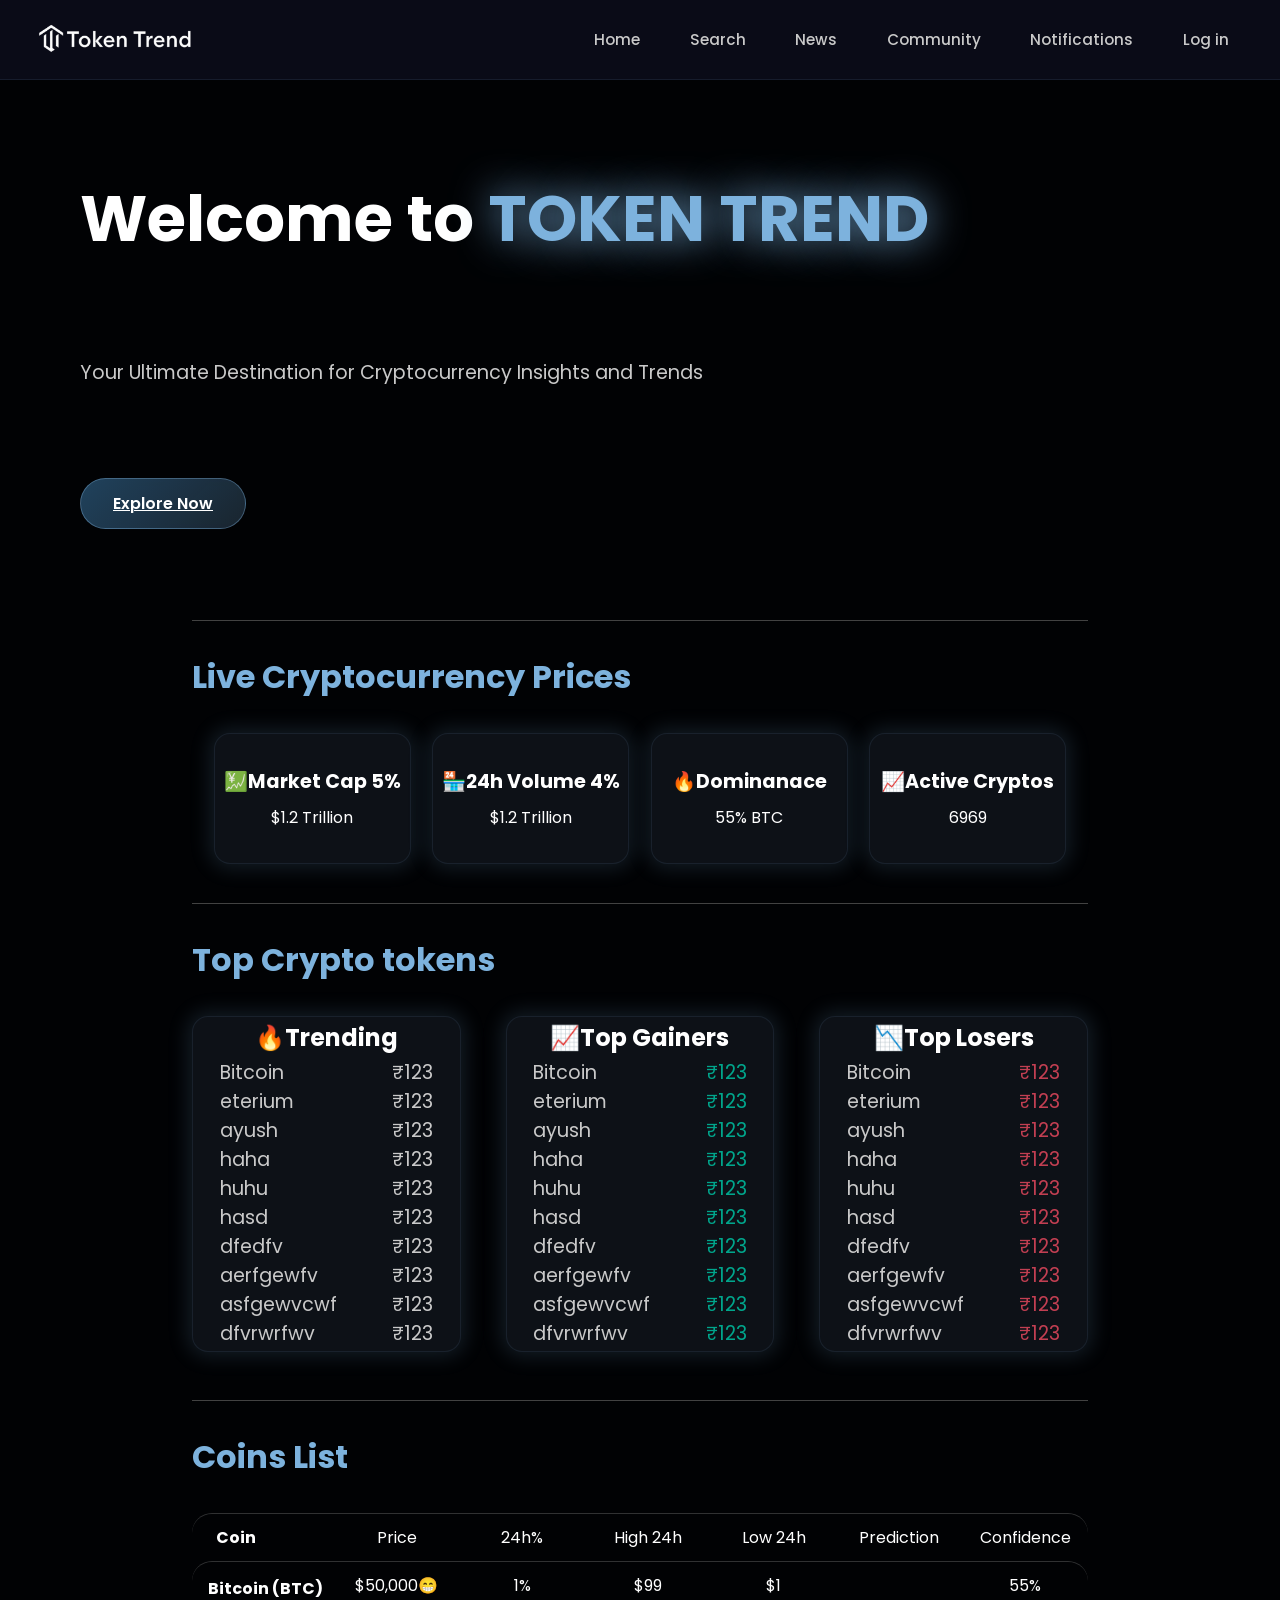
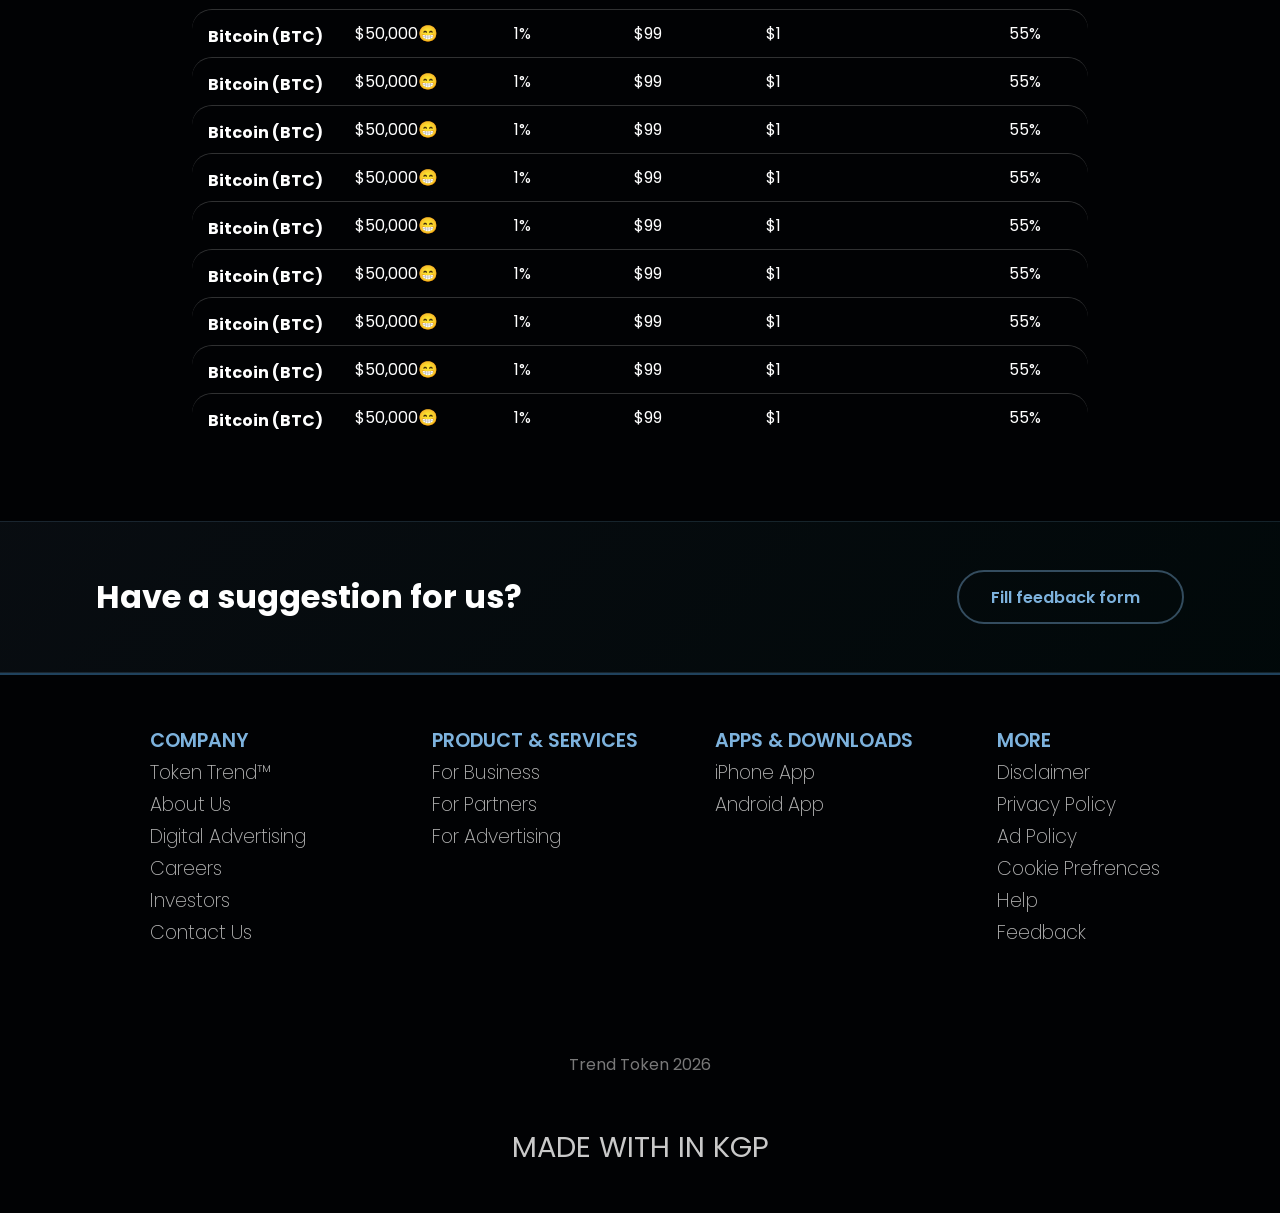
==== submissions/crypto_wizards/index.html @ 2763fd74 "add login" ====
<!DOCTYPE html>
<html lang="en">
<head>
    <meta charset="UTF-8">
    <meta name="viewport" content="width=device-width, initial-scale=1.0">
    <title>Token Trend</title>
    <link rel="stylesheet" href="style.css">
    <link rel="stylesheet" href="https://cdnjs.cloudflare.com/ajax/libs/font-awesome/7.0.1/css/all.min.css">
    <link rel="shortcut icon" type="image/x-icon" href="assets/images/logo.png">
</head>
<body>
    <div class="nav-bar">
        <a href="#" class="nav-bar1">
            <img src="assets/images/logo+name.png" alt="">
        </a>
        <ul class="nav-bar2">
            <li><a href='#' class="nav-el"><i class="fa-solid fa-house"></i>Home</a></li>
            <li><a href='javascript:scrollSearch()' class="nav-el"><i class="fa-solid fa-magnifying-glass"></i>Search</a></li>
            <li><a href='#' class="nav-el"><i class="fa-solid fa-newspaper"></i>News</a></li>
            <li><a href='#' class="nav-el"><i class="fa-solid fa-users"></i>Community</a></li>
            <li><a href='#' class="nav-el"><i class="fa-solid fa-bell"></i>Notifications</a></li>
            <li ><a href='login.html' class="nav-el" target="_self"><i class="fa-solid fa-user"></i><i class="fa-solid fa-user"></i>Login</a></li>
        </ul>
        <div id="hamburger"><i class="fa-solid fa-bars"></i></div>
    </div>
    <div id="main" >
        <div id="hero">
            <div class="hero1">
                <h1 id="message">Welcome to <span>TOKEN TREND</span></h1>
                <p>Your Ultimate Destination for Cryptocurrency Insights and Trends</p>
                <a href='#' class="hero-btn" style="text-decoration: underline solid white 1px;">Explore Now</a>
            </div>
        </div>
        <div class="hero2">
            <h2><i class="fa-solid fa-chart-line"></i>Live Cryptocurrency Prices</h2>
            <ul id="hero2-list">
                <li class="hero2-el" id="hero2-market">
                    <h4>💹Market Cap <span>5%</span></h4>
                    <p>$1.2 Trillion</p>
                </li>
                <li class="hero2-el" id="hero2-volume">
                    <h4>🏪24h Volume <span>4%</span></h4>
                    <p>$1.2 Trillion</p>
                </li>
                <li class="hero2-el" id="hero2-dominance">
                    <h4>🔥Dominanace </h4>
                    <p>55% BTC</p>
                </li>
                <li class="hero2-el" id="hero2-active">
                    <h4>📈Active Cryptos</h4>
                    <p>6969</p>
                </li>
            </ul>
        </div>
        <div class="hero3">
            <h2><i class="fa-solid fa-fire"></i>Top Crypto tokens</h2>
            <ul id="hero3-list">
                <li class="hero3-el" id="hero3-trending">
                    <h4>🔥Trending</h4>
                    <ul class="hero3-list" id="hero3-list1">
                        <li>Bitcoin <span>₹123</span></li>
                        <li>eterium <span>₹123</span></li>
                        <li>ayush <span>₹123</span></li>
                        <li>haha <span>₹123</span></li>
                        <li>huhu <span>₹123</span></li>
                        <li>hasd <span>₹123</span></li>
                        <li>dfedfv <span>₹123</span></li>
                        <li>aerfgewfv <span>₹123</span></li>
                        <li>asfgewvcwf <span>₹123</span></li>
                        <li>dfvrwrfwv <span>₹123</span></li>
                    </ul>
                </li>
                <li class="hero3-el" id="hero3-gainer">
                    <h4>📈Top Gainers</h4>
                    <ul class="hero3-list" id="hero3-list2">
                        <li>Bitcoin <span>₹123</span></li>
                        <li>eterium <span>₹123</span></li>
                        <li>ayush <span>₹123</span></li>
                        <li>haha <span>₹123</span></li>
                        <li>huhu <span>₹123</span></li>
                        <li>hasd <span>₹123</span></li>
                        <li>dfedfv <span>₹123</span></li>
                        <li>aerfgewfv <span>₹123</span></li>
                        <li>asfgewvcwf <span>₹123</span></li>
                        <li>dfvrwrfwv <span>₹123</span></li>
                    </ul>
                </li>
                <li class="hero3-el" id="hero3-loser">
                    <h4>📉Top Losers </h4>
                    <ul class="hero3-list" id="hero3-list3">
                        <li>Bitcoin <span>₹123</span></li>
                        <li>eterium <span>₹123</span></li>
                        <li>ayush <span>₹123</span></li>
                        <li>haha <span>₹123</span></li>
                        <li>huhu <span>₹123</span></li>
                        <li>hasd <span>₹123</span></li>
                        <li>dfedfv <span>₹123</span></li>
                        <li>aerfgewfv <span>₹123</span></li>
                        <li>asfgewvcwf <span>₹123</span></li>
                        <li>dfvrwrfwv <span>₹123</span></li>
                    </ul>
                </li>
            </ul>
        </div>
        <div id="list">
            <h2><i class="fa-solid fa-list"></i>Coins List</h2>
            <ul id="list-list">
                <li id="list-el" class="list-el">
                    <h4><img src="https://coin-images.coingecko.com/coins/images/1/large/bitcoin.png?1696501400" alt="">Coin</h4>
                    <p>Price</p>
                    <p>24h%</p>
                    <p>High 24h</p>
                    <p>Low 24h</p>
                    <p>Prediction</p>
                    <p>Confidence</p>
                </li>
                <li class="list-el">
                    <h4><i class="fa-brands fa-bitcoin"></i>Bitcoin (BTC)</h4>
                    <p>$50,000😁</p>
                    <p>1%</p>
                    <p>$99</p>
                    <p>$1</p>
                    <p><i class="fa-solid fa-caret-up"></i></p>
                    <p>55%</p>
                </li>
                <li class="list-el">
                    <h4><i class="fa-brands fa-bitcoin"></i>Bitcoin (BTC)</h4>
                    <p>$50,000😁</p>
                    <p>1%</p>
                    <p>$99</p>
                    <p>$1</p>
                    <p><i class="fa-solid fa-caret-up"></i></p>
                    <p>55%</p>
                </li><li class="list-el">
                    <h4><i class="fa-brands fa-bitcoin"></i>Bitcoin (BTC)</h4>
                    <p>$50,000😁</p>
                    <p>1%</p>
                    <p>$99</p>
                    <p>$1</p>
                    <p><i class="fa-solid fa-caret-up"></i></p>
                    <p>55%</p>
                </li><li class="list-el">
                    <h4><i class="fa-brands fa-bitcoin"></i>Bitcoin (BTC)</h4>
                    <p>$50,000😁</p>
                    <p>1%</p>
                    <p>$99</p>
                    <p>$1</p>
                    <p><i class="fa-solid fa-caret-up"></i></p>
                    <p>55%</p>
                </li><li class="list-el">
                    <h4><i class="fa-brands fa-bitcoin"></i>Bitcoin (BTC)</h4>
                    <p>$50,000😁</p>
                    <p>1%</p>
                    <p>$99</p>
                    <p>$1</p>
                    <p><i class="fa-solid fa-caret-up"></i></p>
                    <p>55%</p>
                </li><li class="list-el">
                    <h4><i class="fa-brands fa-bitcoin"></i>Bitcoin (BTC)</h4>
                    <p>$50,000😁</p>
                    <p>1%</p>
                    <p>$99</p>
                    <p>$1</p>
                    <p><i class="fa-solid fa-caret-up"></i></p>
                    <p>55%</p>
                </li><li class="list-el">
                    <h4><i class="fa-brands fa-bitcoin"></i>Bitcoin (BTC)</h4>
                    <p>$50,000😁</p>
                    <p>1%</p>
                    <p>$99</p>
                    <p>$1</p>
                    <p><i class="fa-solid fa-caret-up"></i></p>
                    <p>55%</p>
                </li><li class="list-el">
                    <h4><i class="fa-brands fa-bitcoin"></i>Bitcoin (BTC)</h4>
                    <p>$50,000😁</p>
                    <p>1%</p>
                    <p>$99</p>
                    <p>$1</p>
                    <p><i class="fa-solid fa-caret-up"></i></p>
                    <p>55%</p>
                </li><li class="list-el">
                    <h4><i class="fa-brands fa-bitcoin"></i>Bitcoin (BTC)</h4>
                    <p>$50,000😁</p>
                    <p>1%</p>
                    <p>$99</p>
                    <p>$1</p>
                    <p><i class="fa-solid fa-caret-up"></i></p>
                    <p>55%</p>
                </li><li class="list-el">
                    <h4><i class="fa-brands fa-bitcoin"></i>Bitcoin (BTC)</h4>
                    <p>$50,000😁</p>
                    <p>1%</p>
                    <p>$99</p>
                    <p>$1</p>
                    <p><i class="fa-solid fa-caret-up"></i></p>
                    <p>55%</p>
                </li>
        </div>
    </div>
    <div class="feedback">
        <h1>Have a suggestion for us?</h1>
        <a href="feedback.html" target="_blank"><button>Fill feedback form <i class="fa-solid fa-heart"></i></button></a>
    </div>
    <div id="footer" class="footer"">
        <div class="footer1">
            <ul class="company">COMPANY
                <li>Token Trend™</li>
                <li>About Us</li>
                <li>Digital Advertising</li>
                <li>Careers</li>
                <li>Investors</li>
                <li>Contact Us</li>
            </ul>
            <ul class="product">PRODUCT & SERVICES
                <li>For Business </li>
                <li>For Partners</li>
                <li>For Advertising</li>
            </ul>
            <ul class="app">APPS & DOWNLOADS
                <li><i class="fa-brands fa-app-store" style="font-size: 1.2rem;"></i>iPhone App</li>
                <li><i class="fa-brands fa-google-play" style="font-size: 1.2rem;"></i>Android App</li>
            </ul>
            <ul class="more">MORE
                <li>Disclaimer</li>
                <li>Privacy Policy</li>
                <li>Ad Policy</li>
                <li>Cookie Prefrences</li>
                <li>Help</li>
                <li>Feedback</li>
            </ul>
        </div>
        <div class="footer2">
            <a href="https://www.threads.com/@narendramodi1777" target="_blank"><i class="fa-brands fa-threads"></i></a>
            <a href="https://www.facebook.com/narendramodi/" target="_blank"><i class="fa-brands fa-facebook"></i></a>
            <a href="https://www.instagram.com/ayus._h._/" target="_blank"><i class="fa-brands fa-instagram"></i></a>
            <a href="https://x.com/BajrangPunia" target="_blank"><i class="fa-brands fa-x-twitter"></i></a>
            <a href="https://github.com/ayus-commits" target="_blank"><i class="fa-brands fa-github"></i></a>
            <a href="https://www.linkedin.com/in/ayush-malik-671033374/" target="_blank"><i class="fa-brands fa-square-linkedin"></i></a>
        </div>
        <div class="footer3">
            Trend Token
            <i class="fa-regular fa-copyright"></i>
            2026
        </div>
        <div class="footer4">
            MADE WITH <i class="fa-solid fa-heart"></i> IN KGP
        </div>
    </div>
    <script src="script.js"></script>
</body>
</html>
---- submissions/crypto_wizards/style.css ----
@import url('https://fonts.googleapis.com/css2?family=Bungee&family=Doto:wght@100..900&family=Iceland&family=Orbitron:wght@400..900&family=Oswald:wght@200..700&family=Poppins:ital,wght@0,100;0,200;0,300;0,400;0,500;0,600;0,700;0,800;0,900;1,100;1,200;1,300;1,400;1,500;1,600;1,700;1,800;1,900&family=Rationale&display=swap');
* {
  margin: 0;
  padding: 0;
  box-sizing: border-box;
  font-family: "Poppins", sans-serif;
  z-index: 1;
}
html {
  scroll-behavior: smooth;
  background-color: var(--bg);
}
body {
  overflow-x: hidden;
}
ul {
  list-style: none;
}
a {
  color: #999;
  text-decoration: none;
}
h1,
h2,
h3,
h4,
h5,
h6,
p:hover {
  cursor: default;
}
:root {
  --bg: #010204;
  --navbar: #161527;
  --font: white;
  --font2: #c9c9c9;
  --highlight: #7db2dd;
  --highlight2: #20425d;
  --highlight3: #123a38;
  --box: #ffffff0d;
  --shadow: var(--box);
  --border: rgb(66, 66, 66);
  --glow: rgba(125, 178, 221, 0.15);
  --glow2: rgba(0, 166, 140, 0.1);
  --card-bg: #0d1117;
  --gradient:
    linear-gradient(
      to bottom,
      var(--bg) 0%,
      rgba(255, 255, 255, 0) 50%,
      var(--bg) 100%
    ),
    url(assets/images/5.jpg);
  --gradient1:
    linear-gradient(
      to bottom,
      /* var(--bg) 0%, */ rgba(255, 255, 255, 0) 0%,
      var(--bg) 70%
    ),
    url(assets/images/3\ copy.jpg);
  --gradient2:
    linear-gradient(
      to bottom,
      var(--bg) 0%,
      rgba(255, 255, 255, 0) 50%,
      var(--bg) 100%
    ),
    url(assets/images/4.jpg);
  --gradient3:
    linear-gradient(
      to bottom,
      var(--bg) 0%,
      rgba(255, 255, 255, 0) 50%,
      var(--bg) 100%
    ),
    url(assets/images/7.gif);

  --red: #c23f52;
  --green: #00a68c;
  /* --logo: rgb(255, 153, 0); */
}
#main {
  /* background: var(--gradient); */
  /* background-size: cover; */
  background-color: var(--bg);
  color: var(--font);
}

/******************************************************   NAV-BAR   **********************************************************/
.nav-bar {
  display: flex;
  align-items: center;
  justify-content: space-between;
  background: rgba(11, 13, 26, 0.92);
  backdrop-filter: blur(16px);
  height: 5rem;
  padding: 0 2rem;
  position: sticky;
  top: 0;
  z-index: 100;
  border-bottom: 1px solid rgba(125, 178, 221, 0.1);
}
.nav-bar1 {
  display: flex;
  align-items: center;
  height: 100%;
  padding: 0.5rem 0;
}
.nav-bar1 img {
  height: 2.4rem;
}
.nav-bar2 {
  display: flex;
  height: 100%;
  gap: 0.2rem;
}
.nav-el {
  color: var(--font2);
  height: 100%;
  display: flex;
  align-items: center;
  padding: 0 1.2rem;
  gap: 0.5rem;
  font-size: 0.95rem;
  font-weight: 500;
  position: relative;
  transition: color 0.3s;
  white-space: nowrap;
}
.nav-el:hover {
  color: var(--highlight);
}
.nav-el::after {
  content: "";
  position: absolute;
  bottom: 0;
  left: 50%;
  width: 0;
  height: 2px;
  background: var(--highlight);
  border-radius: 2px;
  transition: all 0.3s;
  transform: translateX(-50%);
}
.nav-el:hover::after {
  width: 80%;
}
#hamburger {
  display: none;
  color: var(--font);
}
@media screen and (max-width: 1100px) {
  #hamburger {
    display: inline-block;
    font-size: 2rem;
    margin-right: 20px;
    transition: all 0.5s;
  }
  .nav-bar2 {
    width: 70vw;
    height: 40vh;
    display: flex;
    flex-direction: column;
    justify-content: space-evenly;
    font-size: large;
    font-weight: bold;
    position: fixed;
    background-color: var(--navbar);
    color: var(--font);
    left: 30vw;
    top: -40vh;
    border-radius: 0 0 0 25px;
    transition: all 0.5s;
  }
  #hamburger.active {
    transform: rotate(90deg);
  }
  .nav-bar2.active {
    top: 80px;
  }
}

/******************************************************   Hero   **********************************************************/
#hero {
  background: var(--gradient1);
  background-size: cover;
}
.hero1 {
  display: flex;
  flex-direction: column;
  justify-content: space-evenly;
  margin-left: 5rem;
  height: 60vh;
}
.hero1 h1 {
  font-size: 4rem;
}
.hero1 h1 span {
  color: var(--highlight);
  /* text-decoration: underline solid var(--font) 7px; */
  white-space: nowrap;
  text-shadow: 0px 0px 40px var(--highlight);
  transition:
    color 0.3s,
    text-shadow 0.3s;
}
.hero1 h1 span:hover {
  color: var(--font);
}
.hero1 p {
  font-size: 1.2rem;
  color: var(--font2);
}
.hero1 a:hover {
  color: var(--highlight);
}
.hero-btn {
  display: inline-flex;
  align-items: center;
  gap: 0.5rem;
  width: fit-content;
  background: linear-gradient(
    135deg,
    var(--highlight2),
    rgba(125, 178, 221, 0.2)
  );
  color: var(--font);
  border: 1px solid rgba(125, 178, 221, 0.4);
  padding: 0.75rem 2rem;
  border-radius: 50px;
  font-size: 1rem;
  font-weight: 600;
  transition: all 0.3s;
  backdrop-filter: blur(8px);
}
.hero-btn:hover {
  background: linear-gradient(
    135deg,
    rgba(125, 178, 221, 0.3),
    rgba(0, 166, 140, 0.2)
  );
  box-shadow: 0 0 30px rgba(125, 178, 221, 0.2);
  color: #fff;
}

@media screen and (max-width: 1000px) {
  .hero1 {
    margin: 0 3rem;
    height: 30vh;
  }
  .hero1 h1 {
    font-size: 2rem;
  }
  .hero1 p {
    font-size: 1rem;
  }
}

/******************************************************   Hero2   **********************************************************/
.hero2 h2 {
  font-size: 2rem;
  align-self: flex-start;
  margin: 2rem 0rem;
  color: var(--highlight);
}
.hero2 {
  border-top: 1px solid var(--border);
  border-bottom: 1px solid var(--border);
  display: flex;
  flex-direction: column;
  justify-content: space-evenly;
  align-items: center;
  /* height: 100vh; */
  width: 70%;
  margin: 0 15%;
  padding-bottom: 3%;
}
#hero2-list {
  display: flex;
  flex-direction: row;
  justify-content: space-evenly;
  align-items: center;
  /* height: 20vh; */
  width: 100%;
}
.hero2-el {
  background: var(--card-bg);
  border: 1px solid rgba(125, 178, 221, 0.1);
  border-radius: 16px;
width: 22%;
  aspect-ratio: 3/2;
  padding: 1.5rem;
  position: relative;
  overflow: hidden;
  display: flex;
  flex-direction: column;
  justify-content: space-evenly;
  align-items: center;
  white-space: nowrap;
  box-shadow: 0 0 20px 5px var(--glow);
  transition:
    transform 0.3s,
    box-shadow 0.3s;
}
/* .hero2-el {
  width: 24%;
  aspect-ratio: 3/2;
  display: flex;
  flex-direction: column;
  justify-content: space-evenly;
  align-items: center;
  white-space: nowrap;
  background: var(--gradient2);
  background-size: contain;
} */
.hero2-el:hover {
  transform: translateY(-4px);
  box-shadow:
    0 20px 40px rgba(0, 0, 0, 0.4),
    0 0 0 1px rgba(125, 178, 221, 0.2);
}
/* .hero2-el:hover {
  cursor: pointer;
} */


.hero2-el:hover {
  transform: translateY(-4px);
  box-shadow:
    0 20px 40px rgba(0, 0, 0, 0.4),
    0 0 0 1px rgba(125, 178, 221, 0.2);
}
.hero2-el::before {
  content: "";
  position: absolute;
  top: 0;
  left: 0;
  right: 0;
  height: 2px;
  background: linear-gradient(
    90deg,
    transparent,
    var(--highlight),
    transparent
  );
  opacity: 0;
  transition: opacity 0.3s;
}
.hero2-el:hover::before {
  opacity: 1;
}


.hero2-el h4 {
  font-size: 1.2rem;
}
@media screen and (max-width: 1100px) {
  .hero2 {
    width: 90%;
    margin: 0 3rem;
  }
  #hero2-list {
    height: auto;
    gap: 1rem;
    flex-wrap: wrap;
  }
  .hero2-el {
    width: calc(50% - 0.5rem);
  }
  .hero2-el h4 {
    font-size: 1rem;
  }
}
@media screen and (max-width: 800px) {
  .hero2 {
    width: 90%;
    margin: 0 auto;
  }
  #hero2-list {
    height: auto;
    gap: 1rem;
    flex-wrap: wrap;
  }
  .hero2-el {
    width: 45%;
    height: auto;
  }
  .hero2-el h4 {
    font-size: 1rem;
  }
  .hero3 h2 {
    font-size: 1.2rem;
    height: auto;
  }
}
@media screen and (max-width: 600px) {
  .hero2 {
    width: 90%;
    margin: 0 auto;
  }
  #hero2-list {
    height: auto;
    gap: 1px;
    flex-wrap: wrap;
  }
  .hero2-el {
    width: 45%;
    height: auto;
    margin-bottom: 10px;
  }
  .hero2-el h4 {
    font-size: 0.8rem;
  }
  .hero2 h2 {
    font-size: 1rem;
    height: auto;
  }
  .hero3 h2 {
    font-size: 0.5rem;
    height: auto;
  }
}

/******************************************************   Hero3   **********************************************************/
.hero3 h2 {
  font-size: 2rem;
  align-self: flex-start;
  margin: 2rem 0rem;
  text-wrap: nowrap;
  color: var(--highlight);
}
.hero3 {
  border-bottom: 1px solid var(--border);
  padding-bottom: 3rem;
  display: flex;
  flex-direction: column;
  justify-content: space-evenly;
  align-items: center;
  width: 70%;
  margin: 0 15%;
}
#hero3-list {
  display: flex;
  flex-direction: row;
  justify-content: space-between;
  align-items: center;
  /* height: 30vh; */
  width: 100%;
}
.hero3-el {
  border: 1px solid rgba(125, 178, 221, 0.1);
  border-radius: 16px;
  font-size: 1.5rem;
  width: 30%;
  aspect-ratio: 4/5;
  display: flex;
  flex-direction: column;
  justify-content: space-evenly;
  align-items: center;
  background-color: var(--card-bg);
  /* background: var(--gradient3); */
  background-size: contain;
  border-radius: 1rem;
  /* box-shadow: 0px 0px 20px var(--shadow); */
  box-shadow: 0 0 20px 5px var(--glow);
  transition:
    box-shadow,
    transform 0.3s;
}
.hero3-el:hover {
  transform: translateY(-4px);
  box-shadow:
    0 20px 40px rgba(0, 0, 0, 0.4),
    0 0 0 1px rgba(125, 178, 221, 0.2);
}
.hero3-el {
  display: flex;
  flex-direction: column;
  justify-content: space-evenly;
  align-items: center;
}
.hero3-list {
  display: flex;
  flex-direction: column;
  justify-content: space-between;
  align-items: center;
  width: 80%;
}
.hero3-list li {
  font-size: 1.2rem;
  /* border-bottom: 1px solid var(--font2); */
  color: var(--font2);
  width: 100%;
  display: flex;
  flex-direction: row;
  justify-content: space-between;
  align-items: center;
}
#hero3-list2 li span {
  color: var(--green);
}
#hero3-list3 li span {
  color: var(--red);
}


.hero3-el:hover {
  transform: translateY(-4px);
  box-shadow:
    0 20px 40px rgba(0, 0, 0, 0.4),
    0 0 0 1px rgba(125, 178, 221, 0.2);
}
.hero3-el::before {
  content: "";
  position: absolute;
  top: 0;
  left: 0;
  right: 0;
  height: 2px;
  background: linear-gradient(
    90deg,
    transparent,
    var(--highlight),
    transparent
  );
  opacity: 0;
  transition: opacity 0.3s;
}
.hero3-el:hover::before {
  opacity: 1;
}



@media screen and (max-width: 1000px) {
  .hero3 {
    width: 90%;
    margin: 0 auto;
  }
  #hero3-list {
    gap: 1rem;
  }
  .hero3-el {
    width: 32%;
    font-size: 1.2rem;
  }
  .hero3-list li {
    font-size: 1rem;
  }
}

@media screen and (max-width: 760px) {
  #hero3-list {
    flex-direction: column;
    align-items: stretch;
    gap: 1rem;
  }
  .hero3-el {
    width: 100%;
    aspect-ratio: auto;
    padding: 1rem 0;
  }
}
/******************************************************   list   **********************************************************/
#list {
  /* margin: 2rem 0; */
  display: flex;
  flex-direction: column;
  justify-content: space-evenly;
  align-items: center;
  width: 70%;
  margin: 0 15%;
  margin-bottom: 5rem;
}
#list h2 {
  align-self: flex-start;
  margin: 2rem 0rem;
  font-size: 2rem;
  color: var(--highlight);
}
#list-list {
  width: 70vw;
  display: flex;
  flex-direction: column;
  justify-content: space-evenly;
  align-items: center;
}
#list-el {
  font:
    1.5rem Poppins,
    sans-serif;
  color: var(--font);
  font-size: 1rem;
}
.list-el {
  display: flex;
  flex-direction: row;
  justify-content: space-between;
  align-items: center;
  height: 3rem;
  width: 100%;
  padding-left: 1rem;
  border-top: 0.5px solid rgba(237, 237, 237, 0.198);
  border-radius: 20px;
}
.list-el:hover {
  background-color: var(--card-bg);
  color: var(--highlight);
  cursor: pointer;
}
.list-el i {
  font-size: 1.5rem;
  color: inherit;
}
.list-el h4 {
  width: 20%;
}
.list-el p {
  width: 20%;
  text-align: center;
}
.list-el h4 img {
  height: 1.5rem;
  margin-right: 0.5rem;
  vertical-align: middle;
}



.list-el:hover {
  transform: translateY(-1px);
  box-shadow:
    0 20px 40px rgba(0, 0, 0, 0.4),
    0 0 0 1px rgba(125, 178, 221, 0.2);
}
.list-el::before {
  content: "";
  position: absolute;
  top: 0;
  left: 0;
  right: 0;
  height: 2px;
  background: linear-gradient(
    90deg,
    transparent,
    var(--highlight),
    transparent
  );
  opacity: 0;
  transition: opacity 0.3s;
}
.list-el:hover::before {
  opacity: 1;
}



@media screen and (max-width: 1000px) {
  #list {
    width: 95%;
    margin: 0 auto 4rem;
  }
  #list-list {
    width: 100%;
    overflow-x: auto;
  }
  .list-el {
    min-width: 900px;
    gap: 0.75rem;
  }
}
/******************************************************   FEEDBACK   **********************************************************/
.feedback {
  background: linear-gradient(
    135deg,
    rgba(125, 178, 221, 0.06),
    rgba(0, 166, 140, 0.04)
  );
  border-top: 1px solid rgba(125, 178, 221, 0.15);
  border-bottom: 1px solid rgba(125, 178, 221, 0.15);
  padding: 3rem 7.5%;
  display: flex;
  justify-content: space-between;
  align-items: center;
}
.feedback h1 {
  font-size: 2rem;
  font-weight: 700;
  color: var(--font);
}
.feedback p {
  color: var(--font2);
  margin-top: 0.3rem;
}
.feedback button {
  display: inline-flex;
  align-items: center;
  gap: 0.6rem;
  background: transparent;
  border: 2px solid rgba(125, 178, 221, 0.4);
  color: var(--highlight);
  padding: 0.8rem 2rem;
  border-radius: 50px;
  font-size: 1rem;
  font-weight: 600;
  cursor: pointer;
  transition: all 0.3s;
}
.feedback button:hover {
  background: rgba(125, 178, 221, 0.1);
  box-shadow: 0 0 20px rgba(125, 178, 221, 0.2);
}

/******************************************************   FOOTER   **********************************************************/

.footer {
  display: flex;
  flex-direction: column;
  justify-content: space-evenly;
  align-items: center;
  height: 60vh;
  line-height: 2rem;
  background-color: var(--bg);
  border-top: 2px solid var(--highlight2);
}
.footer1 {
  width: 100%;
  padding-left: 8%;
  display: flex;
  flex-direction: row;
  justify-content: space-evenly;
  align-items: flex-start;
  /* height: 70%; */
}
.footer1 ul {
  width: 20%;
  font-size: 1.2rem;
  font-weight: 600;
  color: var(--highlight);
  /* color: #000000; */
  cursor: default;
}
.footer1 ul li {
  font-weight: 200;
  text-decoration: none;
  font-size: 1.2rem;
  color: rgb(185, 185, 185);
  cursor: pointer;
  transition: color 0s;
}
.footer1 ul li:hover {
  color: var(--highlight);
}
.footer2 {
  font-size: 2rem;
  display: flex;
  flex-direction: row;
}
.fa-brands {
  font-size: 3rem;
  color: var(--font);
  transition: color 0.3s;
  cursor: pointer;
}
.fa-brands:hover {
  color: var(--highlight);
}
.footer3 {
  cursor: default;
  color: rgb(121, 121, 121);
}
.footer4 {
  font-size: 1.8rem;
  color: var(--font2);
  transition: color 0.5s;
  z-index: 1000;
  white-space: nowrap;
}
.footer4:hover {
  transition: color 0.5s;
  cursor: pointer;
}
.footer4:hover i {
  color: rgb(255, 0, 0);
  scale: 1.5;
  text-shadow: 0 0 2rem rgb(255, 0, 0);
}
.footer4 i {
  color: rgb(255, 64, 64);
  transition:
    color 0.5s,
    scale 1s,
    text-shadow 0.5s;
}

@media screen and (max-width: 900px) {
  .footer {
    height: auto;
    gap: 1.5rem;
    padding: 2rem 0;
  }
  .footer1 {
    flex-wrap: wrap;
    row-gap: 1.5rem;
    padding: 0 1rem;
  }
  .footer1 ul {
    width: 45%;
  }
}

@media screen and (max-width: 800px) {
  .footer1 {
    padding-left: 3%;
    justify-content: space-between;
  }
  .footer1 ul {
    font-size: 1.1rem;
    width: 35%;
  }
  .footer1 ul li {
    font-size: 1rem;
  }
}
@media screen and (max-width: 600px) {
  .footer1 {
    padding-left: 3%;
    justify-content: space-between;
  }
  .footer1 ul {
    font-size: 1rem;
    width: 22%;
  }
  .footer1 ul li {
    font-size: 0.8rem;
  }
}
@media screen and (max-width: 450px) {
  .footer1 {
    padding-left: 3%;
    justify-content: space-between;
  }
  .footer1 ul {
    font-size: 0.7rem;
    width: 22%;
  }
  .footer1 ul li {
    font-size: 0.6rem;
  }
}
@media screen and (max-width: 600px) {
  .footer2,
  .footer4,
  .footer3 {
    scale: 0.7;
  }
}
@media screen and (max-width: 400px) {
  .footer2,
  .footer4,
  .footer3 {
    scale: 0.6;
  }
  .footer4 {
    scale: 0.5;
  }
}
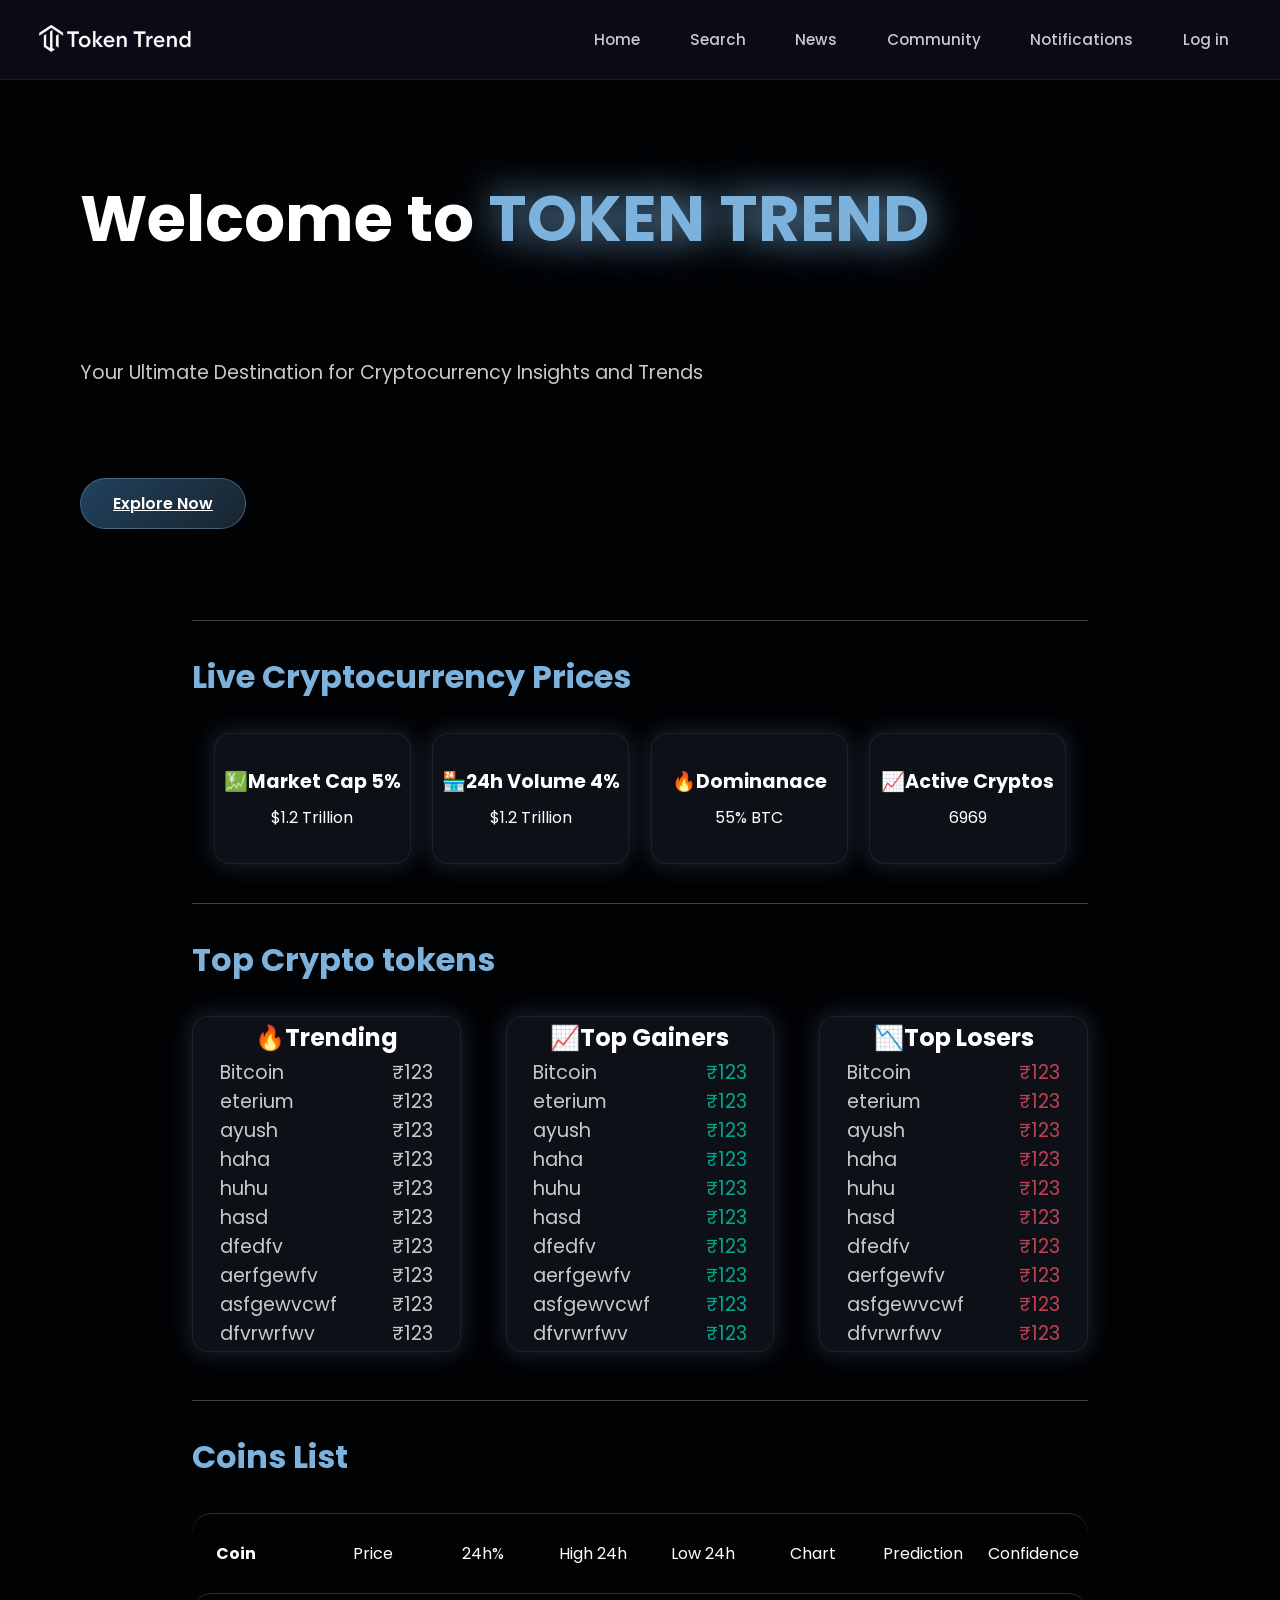
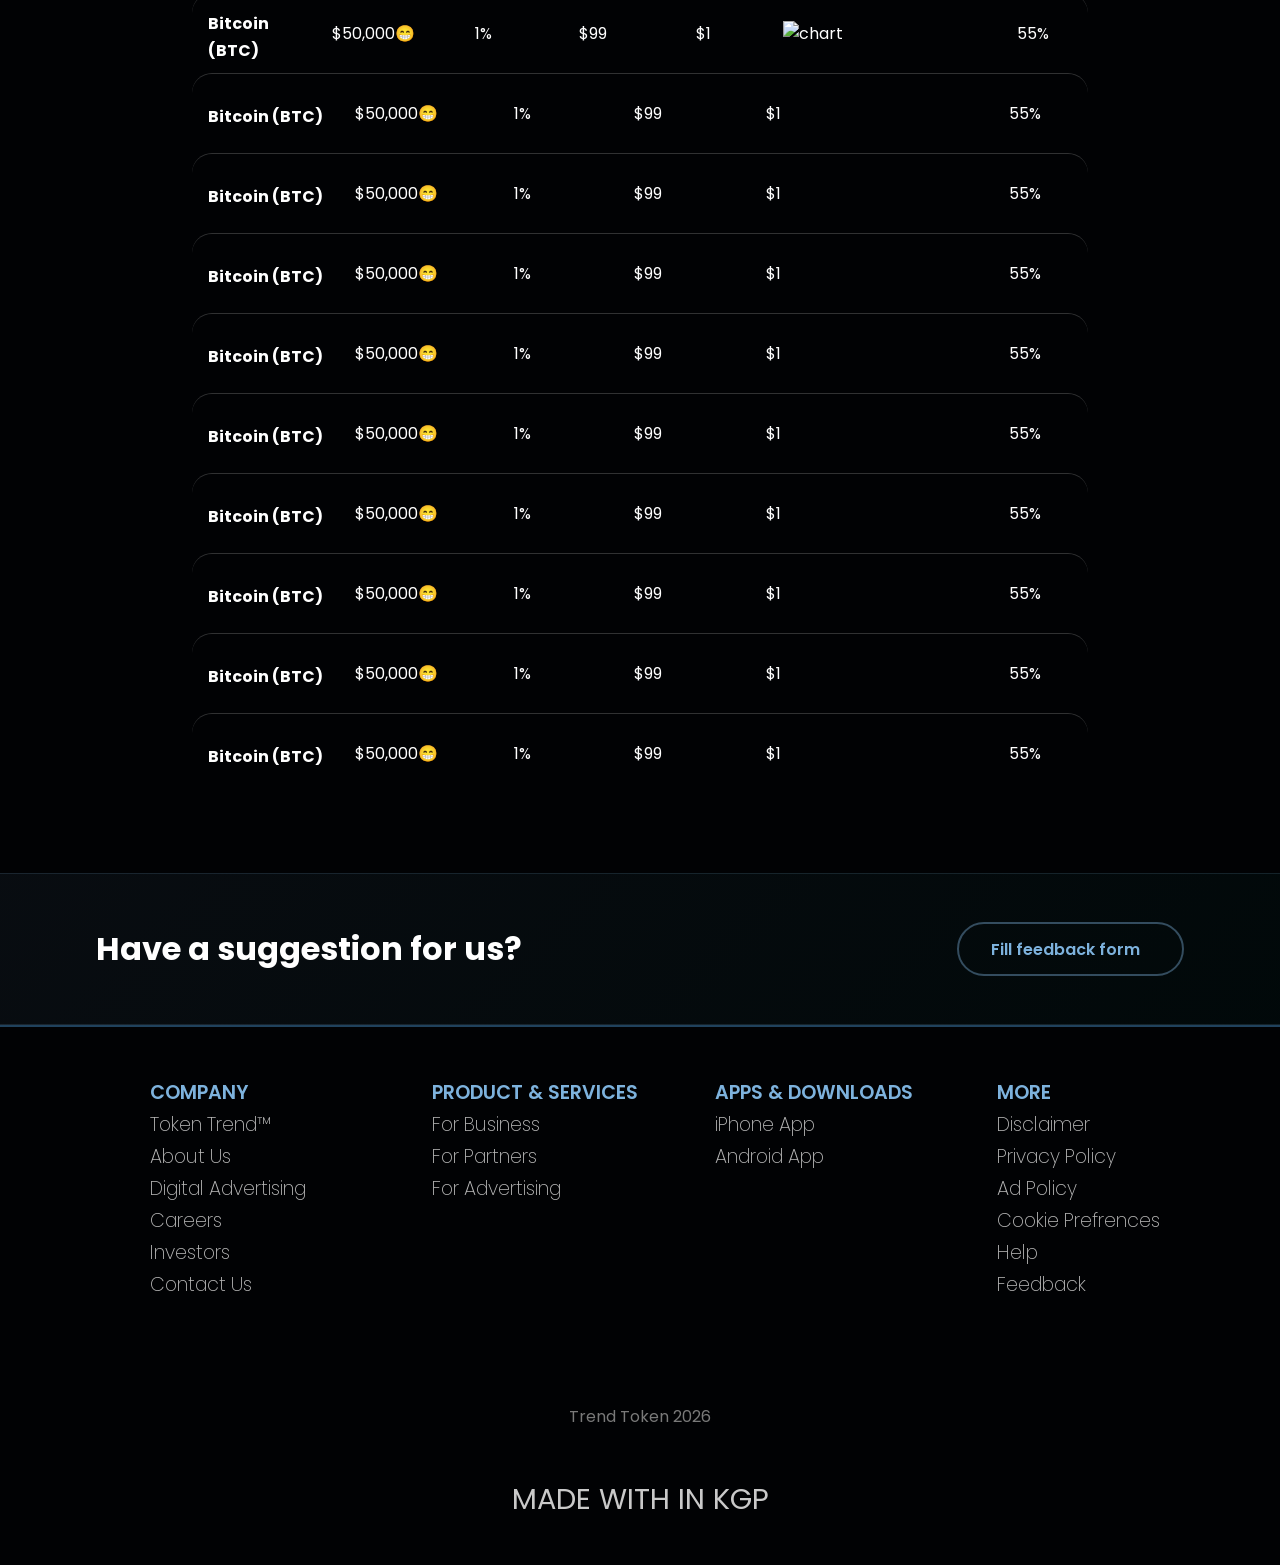
==== commit 5f523105: "Add graph" ====
--- a/submissions/crypto_wizards/index.html
+++ b/submissions/crypto_wizards/index.html
@@ -111,6 +111,7 @@
                     <p>24h%</p>
                     <p>High 24h</p>
                     <p>Low 24h</p>
+                    <p>Chart</p>
                     <p>Prediction</p>
                     <p>Confidence</p>
                 </li>
@@ -120,6 +121,7 @@
                     <p>1%</p>
                     <p>$99</p>
                     <p>$1</p>
+                    <p><img src="https://www.coingecko.com/coins/52622/sparkline.svg" alt="chart"></p>
                     <p><i class="fa-solid fa-caret-up"></i></p>
                     <p>55%</p>
                 </li>
--- a/submissions/crypto_wizards/style.css
+++ b/submissions/crypto_wizards/style.css
@@ -1,4 +1,4 @@
-@import url('https://fonts.googleapis.com/css2?family=Bungee&family=Doto:wght@100..900&family=Iceland&family=Orbitron:wght@400..900&family=Oswald:wght@200..700&family=Poppins:ital,wght@0,100;0,200;0,300;0,400;0,500;0,600;0,700;0,800;0,900;1,100;1,200;1,300;1,400;1,500;1,600;1,700;1,800;1,900&family=Rationale&display=swap');
+@import url("https://fonts.googleapis.com/css2?family=Bungee&family=Doto:wght@100..900&family=Iceland&family=Orbitron:wght@400..900&family=Oswald:wght@200..700&family=Poppins:ital,wght@0,100;0,200;0,300;0,400;0,500;0,600;0,700;0,800;0,900;1,100;1,200;1,300;1,400;1,500;1,600;1,700;1,800;1,900&family=Rationale&display=swap");
 * {
   margin: 0;
   padding: 0;
@@ -287,7 +287,7 @@
   background: var(--card-bg);
   border: 1px solid rgba(125, 178, 221, 0.1);
   border-radius: 16px;
-width: 22%;
+  width: 22%;
   aspect-ratio: 3/2;
   padding: 1.5rem;
   position: relative;
@@ -322,7 +322,6 @@
 /* .hero2-el:hover {
   cursor: pointer;
 } */
-
 
 .hero2-el:hover {
   transform: translateY(-4px);
@@ -350,7 +349,6 @@
   opacity: 1;
 }
 
-
 .hero2-el h4 {
   font-size: 1.2rem;
 }
@@ -502,7 +500,6 @@
 #hero3-list3 li span {
   color: var(--red);
 }
-
 
 .hero3-el:hover {
   transform: translateY(-4px);
@@ -530,8 +527,6 @@
   opacity: 1;
 }
 
-
-
 @media screen and (max-width: 1000px) {
   .hero3 {
     width: 90%;
@@ -597,7 +592,7 @@
   flex-direction: row;
   justify-content: space-between;
   align-items: center;
-  height: 3rem;
+  height: 5rem;
   width: 100%;
   padding-left: 1rem;
   border-top: 0.5px solid rgba(237, 237, 237, 0.198);
@@ -624,8 +619,10 @@
   margin-right: 0.5rem;
   vertical-align: middle;
 }
-
-
+.list-el p img {
+  height: 3.5rem;
+  vertical-align: middle;
+}
 
 .list-el:hover {
   transform: translateY(-1px);
@@ -653,8 +650,6 @@
   opacity: 1;
 }
 
-
-
 @media screen and (max-width: 1000px) {
   #list {
     width: 95%;
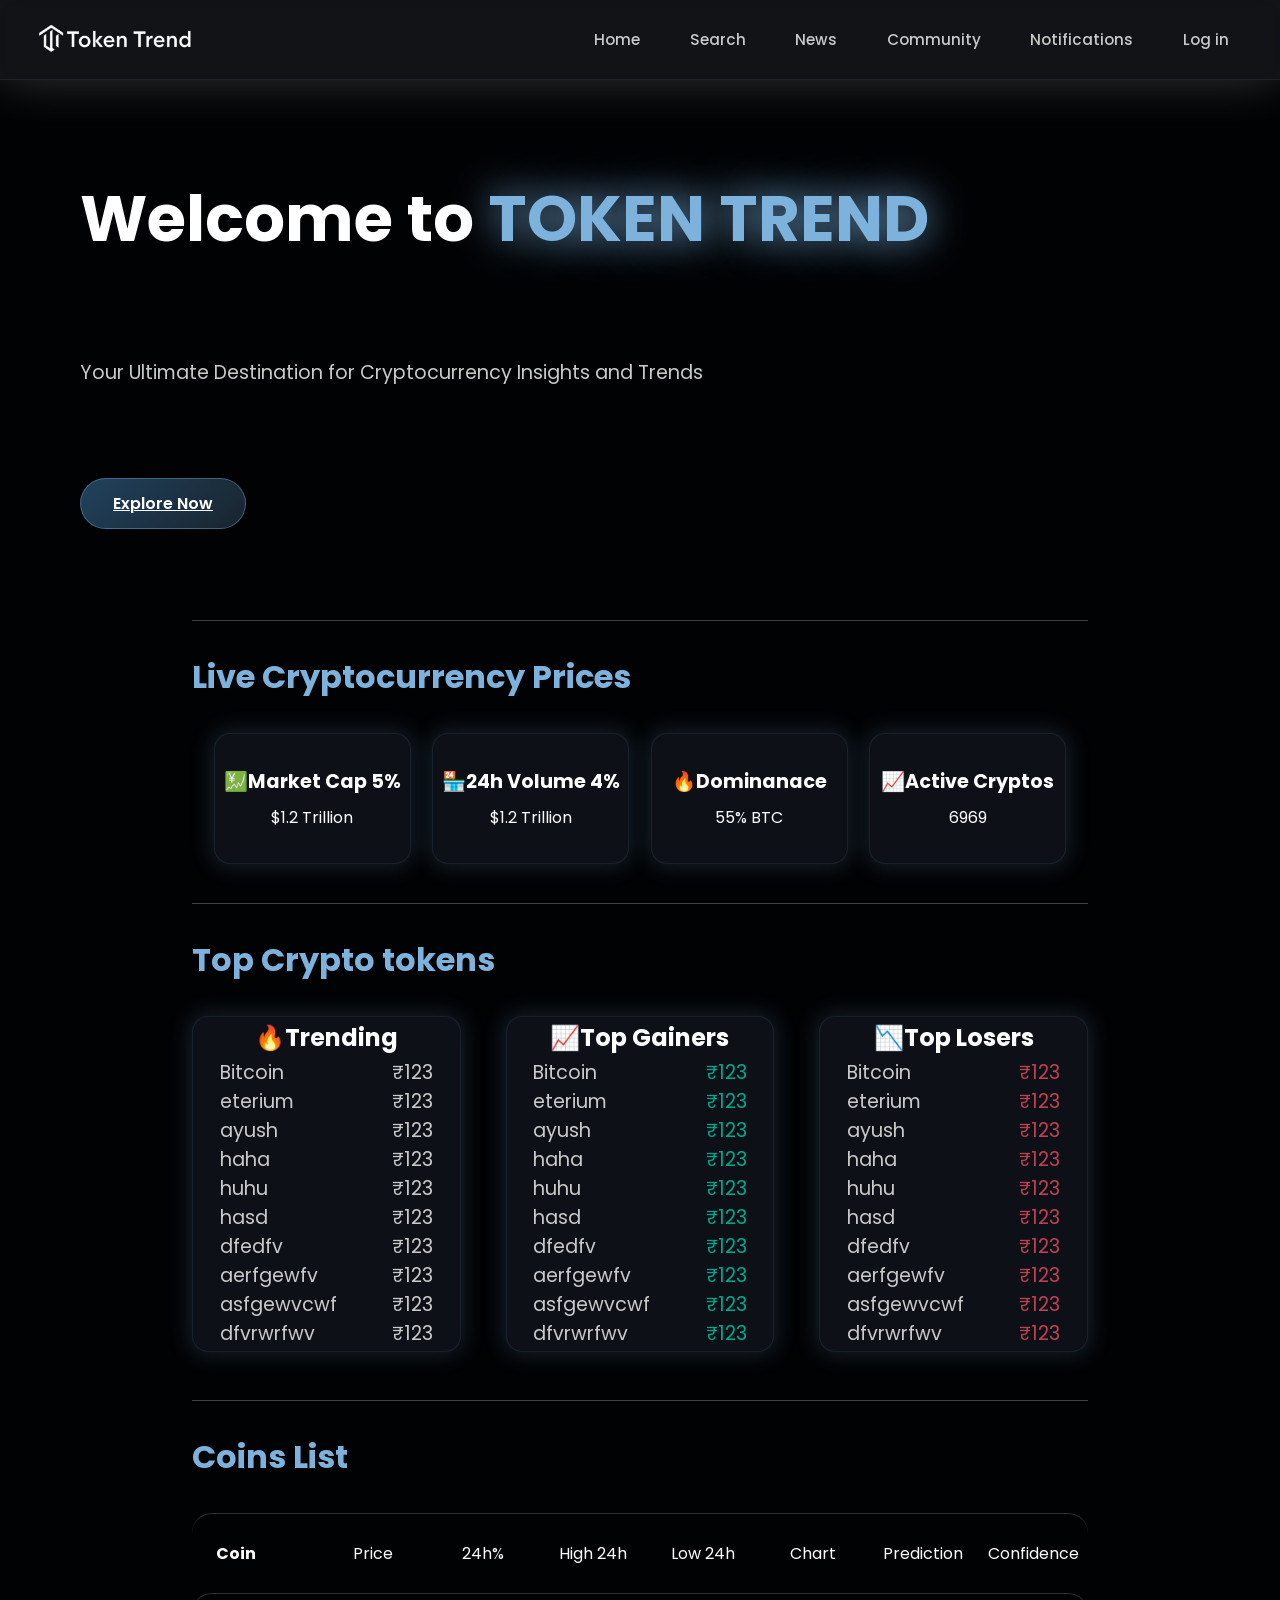
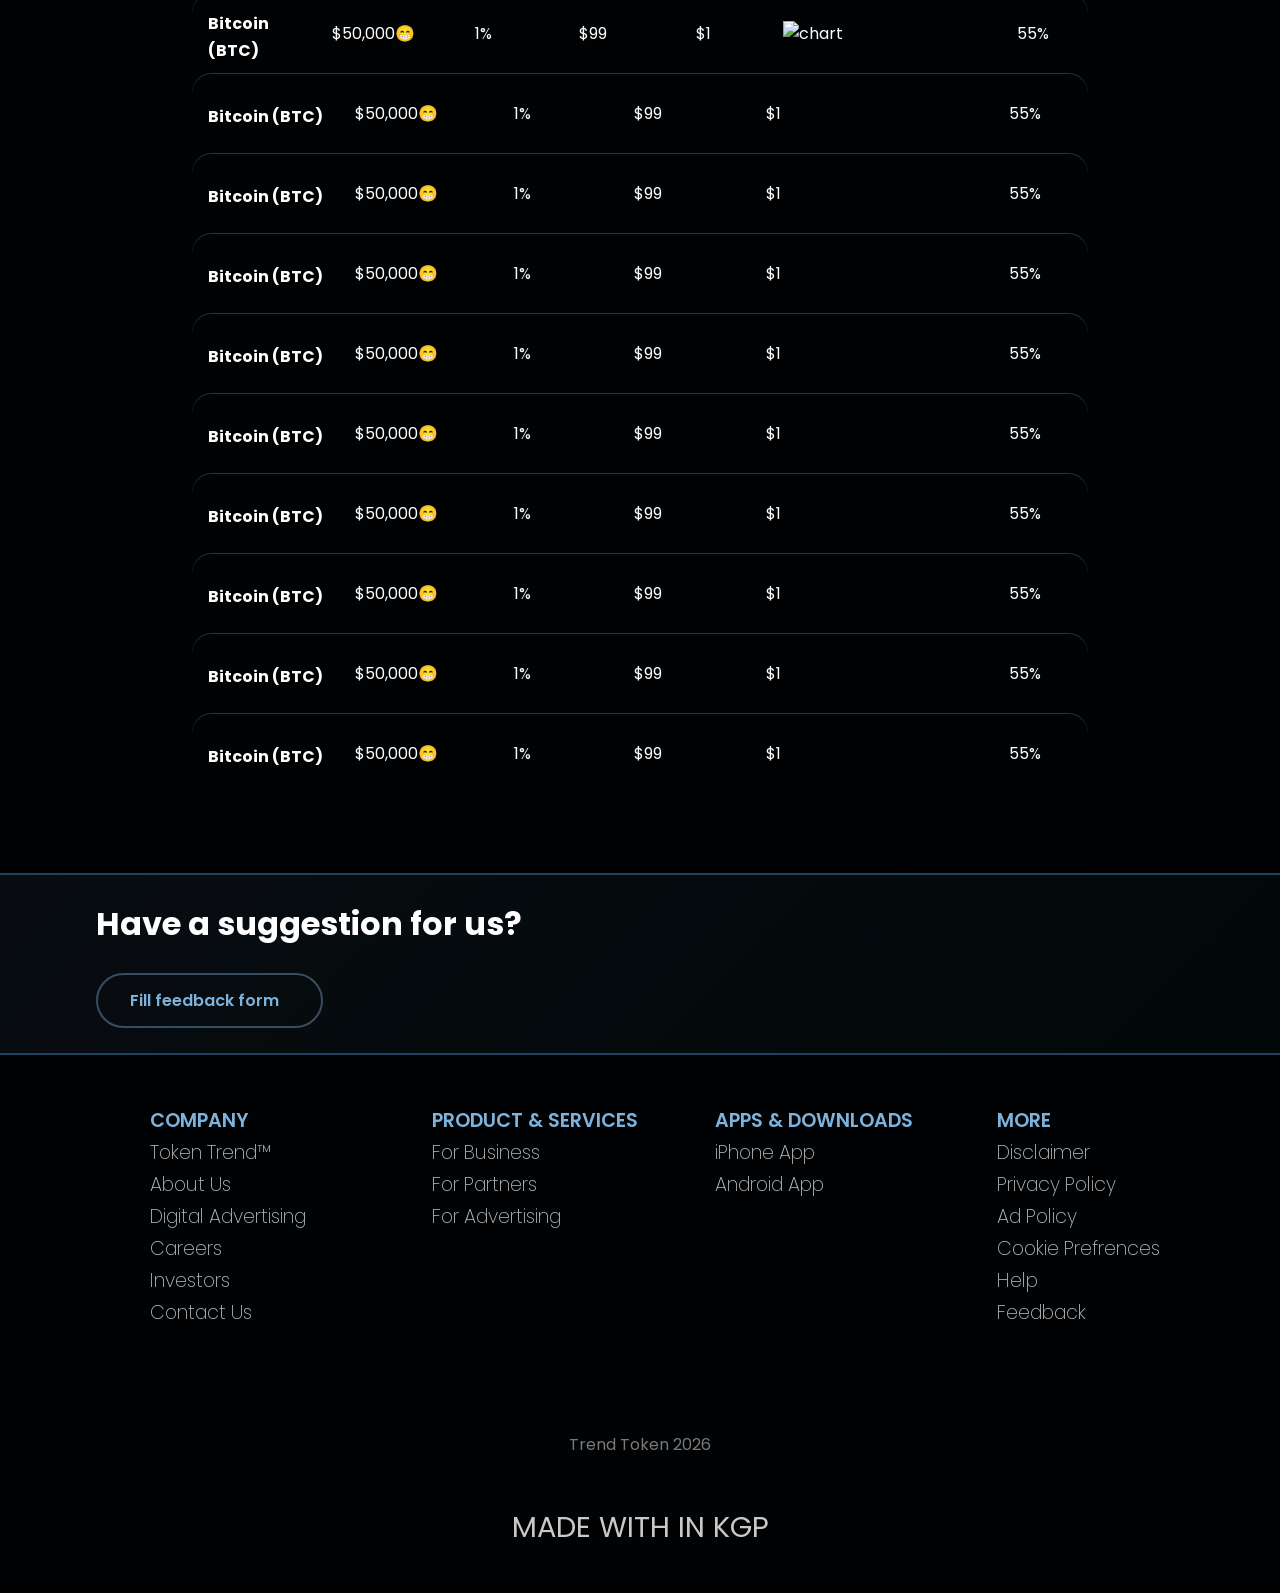
==== commit 1506c36d: "Improve list responsiveness" ====
--- a/submissions/crypto_wizards/index.html
+++ b/submissions/crypto_wizards/index.html
@@ -15,14 +15,22 @@
         </a>
         <ul class="nav-bar2">
             <li><a href='#' class="nav-el"><i class="fa-solid fa-house"></i>Home</a></li>
-            <li><a href='javascript:scrollSearch()' class="nav-el"><i class="fa-solid fa-magnifying-glass"></i>Search</a></li>
-            <li><a href='#' class="nav-el"><i class="fa-solid fa-newspaper"></i>News</a></li>
+            <li><a href='#' class="nav-el"><i class="fa-solid fa-magnifying-glass"></i>Search</a></li>
+            <li><a href='javascript:scrollHero2()' class="nav-el"><i class="fa-solid fa-newspaper"></i>News</a></li>
             <li><a href='#' class="nav-el"><i class="fa-solid fa-users"></i>Community</a></li>
             <li><a href='#' class="nav-el"><i class="fa-solid fa-bell"></i>Notifications</a></li>
             <li ><a href='login.html' class="nav-el" target="_self"><i class="fa-solid fa-user"></i><i class="fa-solid fa-user"></i>Login</a></li>
         </ul>
         <div id="hamburger"><i class="fa-solid fa-bars"></i></div>
     </div>
+
+    <gecko-coin-price-marquee-widget 
+        locale="en" 
+        outlined="true" 
+        dark-mode="true"
+        initial-currency="inr">
+    </gecko-coin-price-marquee-widget>
+
     <div id="main" >
         <div id="hero">
             <div class="hero1">
@@ -249,6 +257,7 @@
             MADE WITH <i class="fa-solid fa-heart"></i> IN KGP
         </div>
     </div>
+    <script src="https://widgets.coingecko.com/gecko-coin-price-marquee-widget.js"></script>
     <script src="script.js"></script>
 </body>
 </html>
--- a/submissions/crypto_wizards/style.css
+++ b/submissions/crypto_wizards/style.css
@@ -17,7 +17,7 @@
   list-style: none;
 }
 a {
-  color: #999;
+  color: #ffffff;
   text-decoration: none;
 }
 h1,
@@ -31,7 +31,7 @@
 }
 :root {
   --bg: #010204;
-  --navbar: #161527;
+  --navbar: #e0eef413;
   --font: white;
   --font2: #c9c9c9;
   --highlight: #7db2dd;
@@ -91,8 +91,9 @@
   display: flex;
   align-items: center;
   justify-content: space-between;
-  background: rgba(11, 13, 26, 0.92);
-  backdrop-filter: blur(16px);
+  background: var(--navbar);
+  backdrop-filter: blur(10px);
+  box-shadow: 0 0 50px rgba(255, 255, 255, 0.2);
   height: 5rem;
   padding: 0 2rem;
   position: sticky;
@@ -254,6 +255,10 @@
   .hero1 p {
     font-size: 1rem;
   }
+  .hero-btn{
+    font-size: 0.8rem;
+     padding: 0.5rem 1.5rem;
+  }
 }
 
 /******************************************************   Hero2   **********************************************************/
@@ -390,6 +395,9 @@
     font-size: 1.2rem;
     height: auto;
   }
+  .hero2 p{
+    font-size: 1rem;
+  }
 }
 @media screen and (max-width: 600px) {
   .hero2 {
@@ -416,6 +424,9 @@
   .hero3 h2 {
     font-size: 0.5rem;
     height: auto;
+  }
+  .hero2 p{
+    font-size: 0.6rem;
   }
 }
 
@@ -543,7 +554,6 @@
     font-size: 1rem;
   }
 }
-
 @media screen and (max-width: 760px) {
   #hero3-list {
     flex-direction: column;
@@ -554,6 +564,11 @@
     width: 100%;
     aspect-ratio: auto;
     padding: 1rem 0;
+  }
+}
+@media screen and (max-width: 600px) {
+  .hero3 h2{
+    font-size: 1rem;
   }
 }
 /******************************************************   list   **********************************************************/
@@ -652,16 +667,30 @@
 
 @media screen and (max-width: 1000px) {
   #list {
-    width: 95%;
-    margin: 0 auto 4rem;
+    width: 100%;
+    margin: 0;
   }
   #list-list {
     width: 100%;
     overflow-x: auto;
   }
   .list-el {
-    min-width: 900px;
-    gap: 0.75rem;
+    align-self: flex-start;
+    width: 200%;
+    font-size: 0.8rem;
+  }
+}
+@media screen and (max-width: 600px) {
+  #list h2{
+    font-size: 1rem;
+  }
+  .list-el {
+    align-self: flex-start;
+    width: 200%;
+    height: 4rem;
+  }
+  #list-list {
+    width: 100%;
   }
 }
 /******************************************************   FEEDBACK   **********************************************************/
@@ -671,22 +700,22 @@
     rgba(125, 178, 221, 0.06),
     rgba(0, 166, 140, 0.04)
   );
-  border-top: 1px solid rgba(125, 178, 221, 0.15);
-  border-bottom: 1px solid rgba(125, 178, 221, 0.15);
-  padding: 3rem 7.5%;
-  display: flex;
-  justify-content: space-between;
-  align-items: center;
+border-top: 2px solid var(--highlight2);
+  padding: 0 7.5%;
+  height: 20vh;
+  display: flex;
+  flex-direction: column;
+  justify-content: space-evenly;
 }
 .feedback h1 {
   font-size: 2rem;
   font-weight: 700;
   color: var(--font);
 }
-.feedback p {
+/* .feedback a {
   color: var(--font2);
   margin-top: 0.3rem;
-}
+} */
 .feedback button {
   display: inline-flex;
   align-items: center;
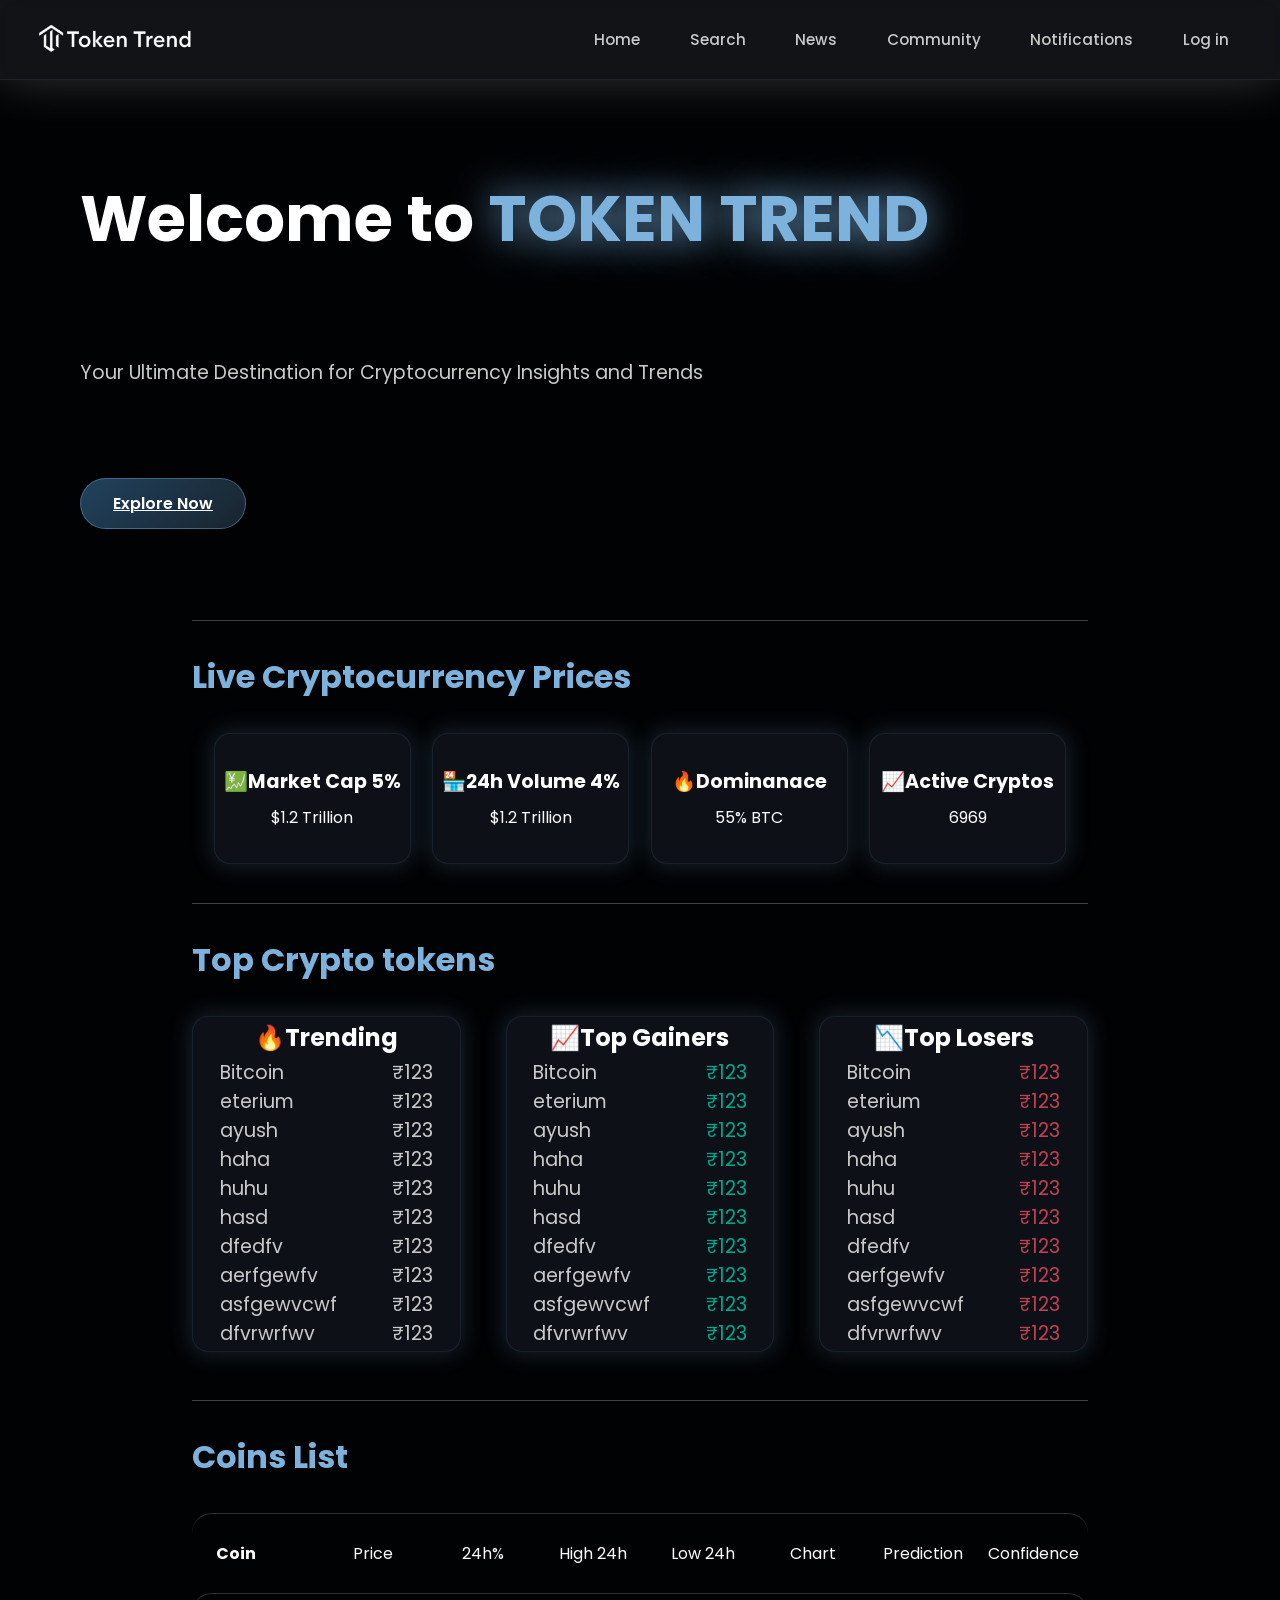
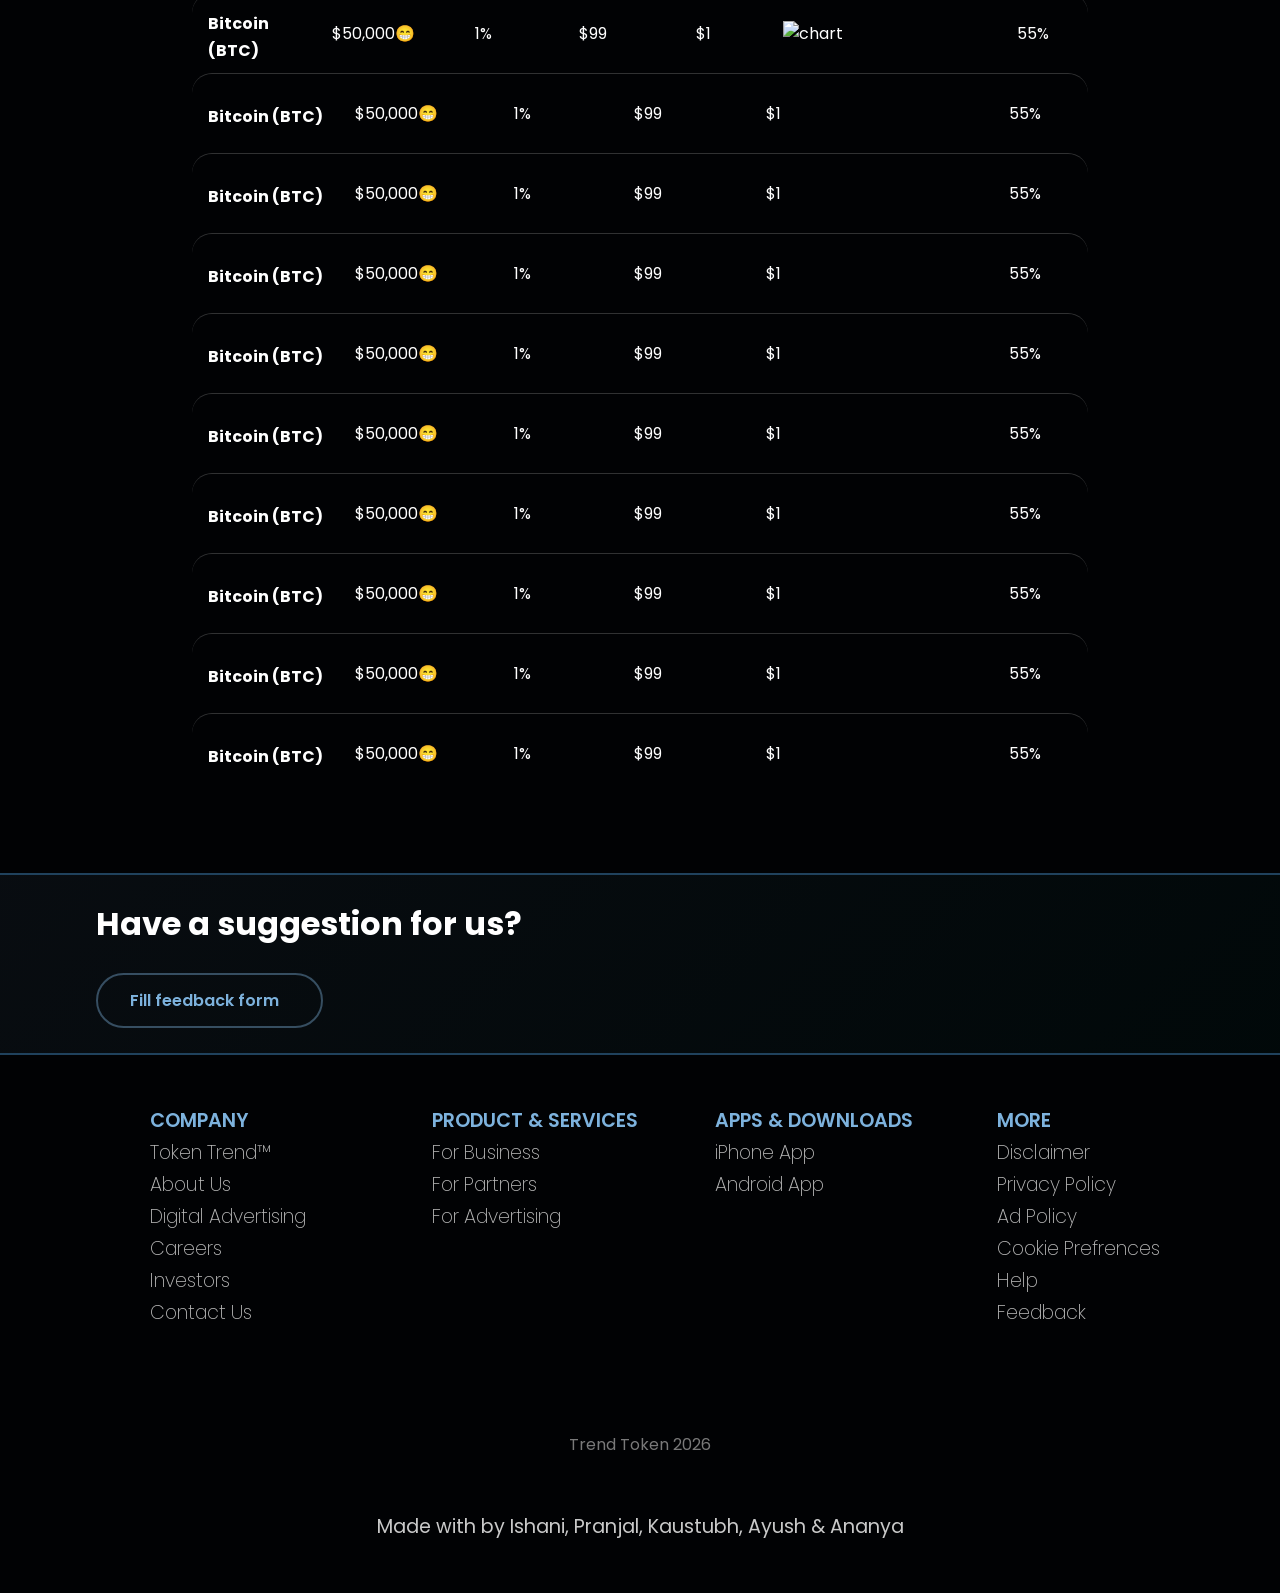
==== commit a9fc3e7a: "Update footer" ====
--- a/submissions/crypto_wizards/index.html
+++ b/submissions/crypto_wizards/index.html
@@ -8,6 +8,14 @@
     <link rel="stylesheet" href="https://cdnjs.cloudflare.com/ajax/libs/font-awesome/7.0.1/css/all.min.css">
     <link rel="shortcut icon" type="image/x-icon" href="assets/images/logo.png">
 </head>
+<div id="notif-panel">
+    <div class="notif-header">
+        <h3>Notifications</h3>
+    </div>
+    <div class="notif-empty">
+        <p><i class="fa-solid fa-bell"></i>You're all caught up!</p>
+    </div>
+</div>
 <body>
     <div class="nav-bar">
         <a href="#" class="nav-bar1">
@@ -253,8 +261,8 @@
             <i class="fa-regular fa-copyright"></i>
             2026
         </div>
-        <div class="footer4">
-            MADE WITH <i class="fa-solid fa-heart"></i> IN KGP
+        <div class="footer4" ">
+            Made with <i class="fa-solid fa-heart"></i> by Ishani, Pranjal, Kaustubh, Ayush & Ananya
         </div>
     </div>
     <script src="https://widgets.coingecko.com/gecko-coin-price-marquee-widget.js"></script>
--- a/submissions/crypto_wizards/style.css
+++ b/submissions/crypto_wizards/style.css
@@ -86,6 +86,39 @@
   color: var(--font);
 }
 
+/******************************************************   Notification   **********************************************************/
+#notif-panel {
+  color: var(--font);
+  display: none;
+  position: fixed;
+  top: 65px;
+  right: 20px;
+  background: var(--navbar);
+
+  backdrop-filter: blur(10px);
+  border: 1px solid var(--border);
+  border-radius: 12px;
+  width: 300px;
+  z-index: 999;
+  box-shadow: 0 4px 20px rgba(0, 0, 0, 0.3);
+  overflow: hidden;
+}
+.notif-header {
+  padding: 16px 20px;
+  border-bottom: 1px solid var(--border);
+}
+.notif-header h3 {
+  font-size: 1rem;
+}
+.notif-empty {
+  display: flex;
+  flex-direction: column;
+  padding: 40px 20px;
+  text-align: center;
+}
+.notif-empty p {
+  font-size: 1rem;
+}
 /******************************************************   NAV-BAR   **********************************************************/
 .nav-bar {
   display: flex;
@@ -166,7 +199,9 @@
     font-size: large;
     font-weight: bold;
     position: fixed;
-    background-color: var(--navbar);
+    background: rgba(21, 21, 26, 0.859);
+  
+    backdrop-filter: blur(10px);
     color: var(--font);
     left: 30vw;
     top: -40vh;
@@ -794,7 +829,7 @@
   color: rgb(121, 121, 121);
 }
 .footer4 {
-  font-size: 1.8rem;
+  font-size: 1.2rem;
   color: var(--font2);
   transition: color 0.5s;
   z-index: 1000;
@@ -806,8 +841,8 @@
 }
 .footer4:hover i {
   color: rgb(255, 0, 0);
-  scale: 1.5;
-  text-shadow: 0 0 2rem rgb(255, 0, 0);
+  scale: 2;
+  text-shadow: 0 0 1rem rgb(255, 0, 0);
 }
 .footer4 i {
   color: rgb(255, 64, 64);
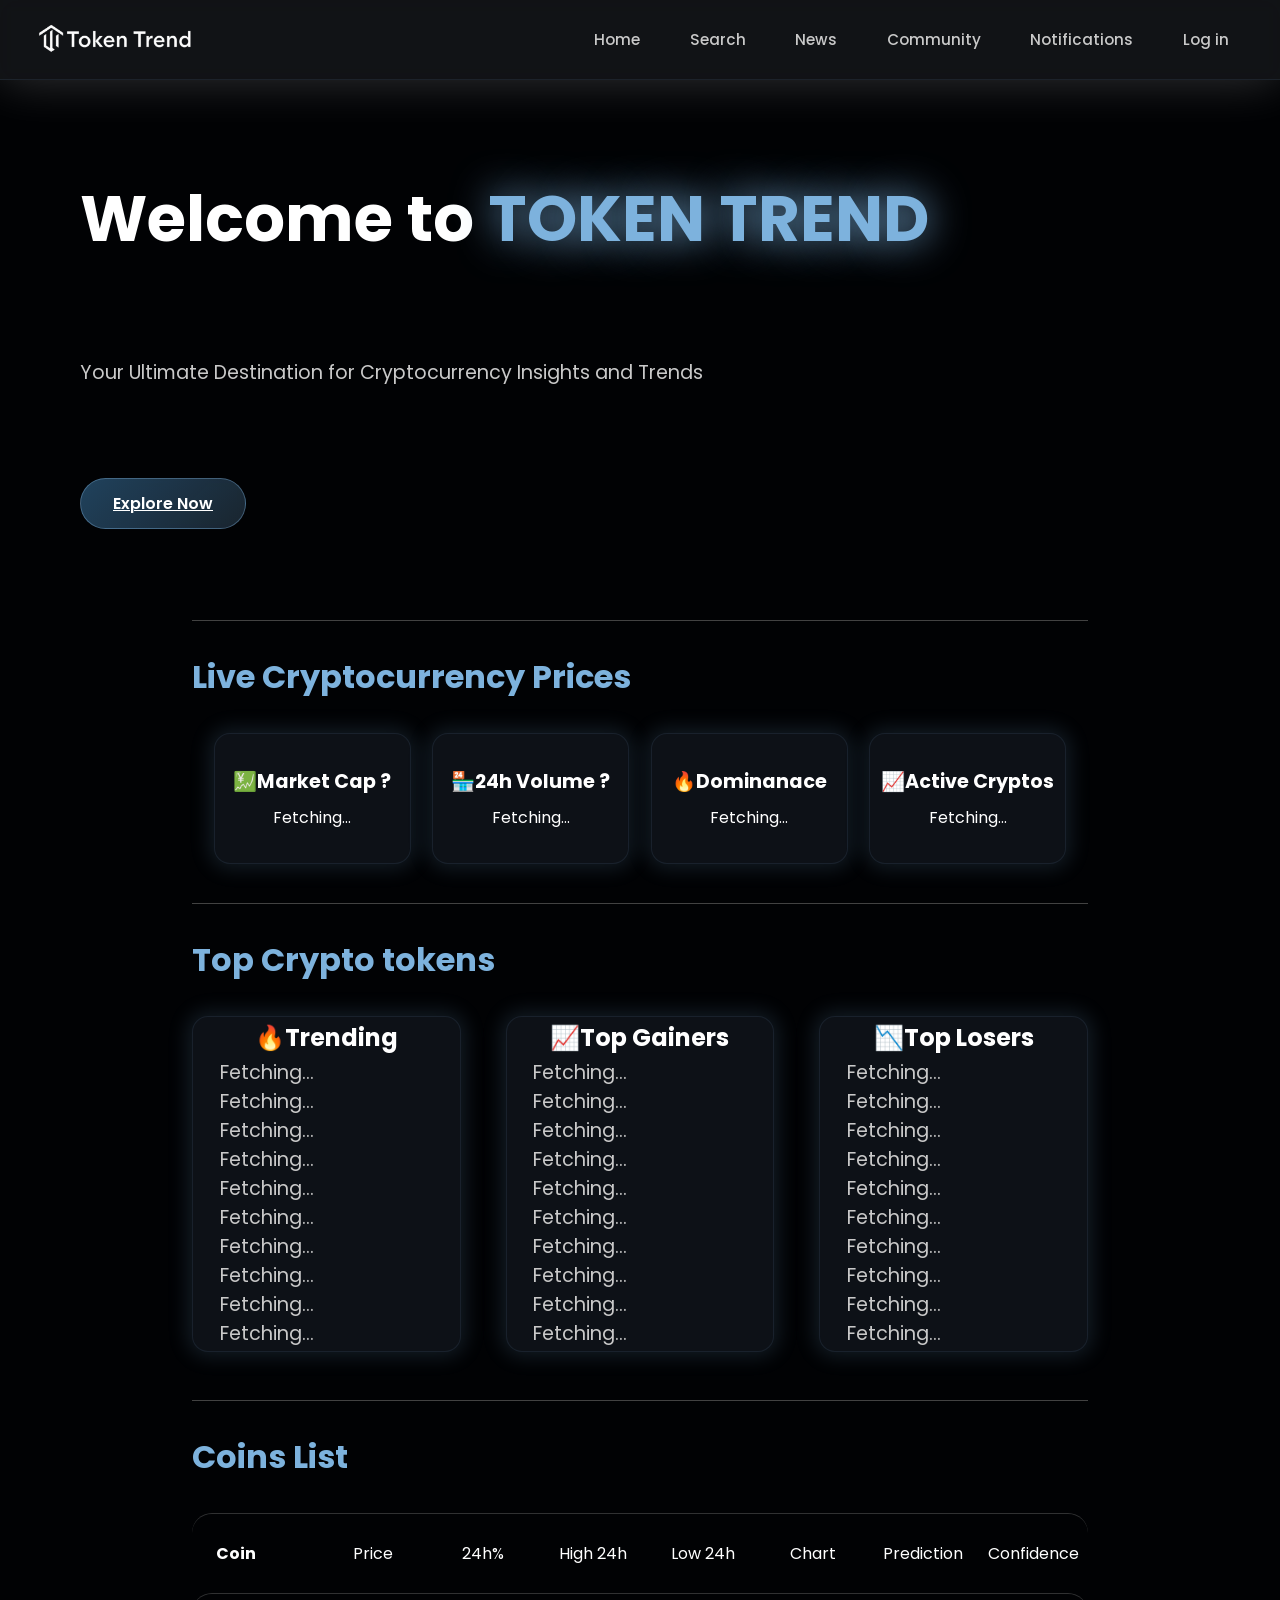
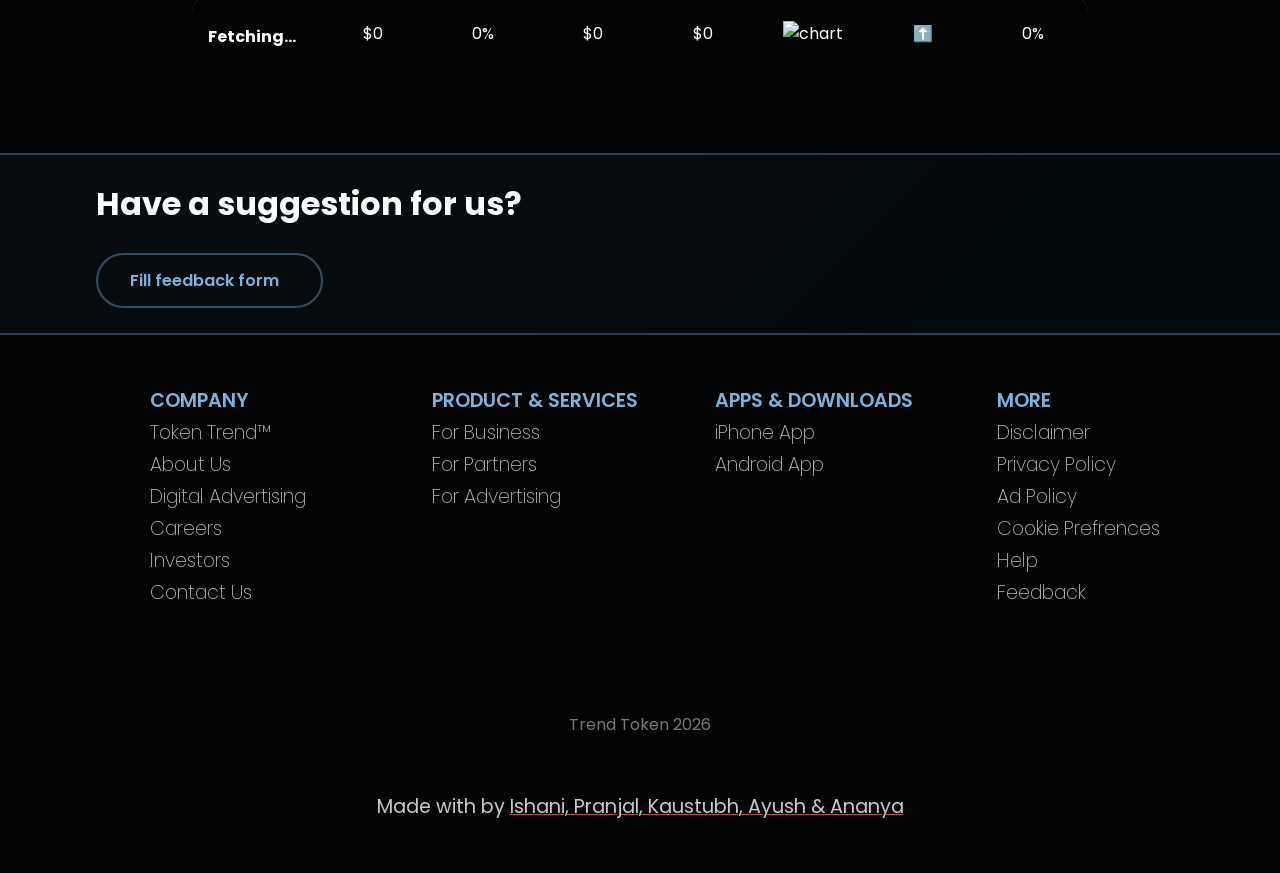
==== commit f5ad72fe: "Update links" ====
--- a/submissions/crypto_wizards/index.html
+++ b/submissions/crypto_wizards/index.html
@@ -44,27 +44,27 @@
             <div class="hero1">
                 <h1 id="message">Welcome to <span>TOKEN TREND</span></h1>
                 <p>Your Ultimate Destination for Cryptocurrency Insights and Trends</p>
-                <a href='#' class="hero-btn" style="text-decoration: underline solid white 1px;">Explore Now</a>
+                <a href='javascript:scrollHero2()' class="hero-btn" style="text-decoration: underline solid white 1px;">Explore Now</a>
             </div>
         </div>
         <div class="hero2">
             <h2><i class="fa-solid fa-chart-line"></i>Live Cryptocurrency Prices</h2>
             <ul id="hero2-list">
                 <li class="hero2-el" id="hero2-market">
-                    <h4>💹Market Cap <span>5%</span></h4>
-                    <p>$1.2 Trillion</p>
+                    <h4>💹Market Cap <span>?</span></h4>
+                    <p>Fetching...</p>
                 </li>
                 <li class="hero2-el" id="hero2-volume">
-                    <h4>🏪24h Volume <span>4%</span></h4>
-                    <p>$1.2 Trillion</p>
+                    <h4>🏪24h Volume <span>?</span></h4>
+                    <p>Fetching...</p>
                 </li>
                 <li class="hero2-el" id="hero2-dominance">
                     <h4>🔥Dominanace </h4>
-                    <p>55% BTC</p>
+                    <p>Fetching...</p>
                 </li>
                 <li class="hero2-el" id="hero2-active">
                     <h4>📈Active Cryptos</h4>
-                    <p>6969</p>
+                    <p>Fetching...</p>
                 </li>
             </ul>
         </div>
@@ -74,46 +74,46 @@
                 <li class="hero3-el" id="hero3-trending">
                     <h4>🔥Trending</h4>
                     <ul class="hero3-list" id="hero3-list1">
-                        <li>Bitcoin <span>₹123</span></li>
-                        <li>eterium <span>₹123</span></li>
-                        <li>ayush <span>₹123</span></li>
-                        <li>haha <span>₹123</span></li>
-                        <li>huhu <span>₹123</span></li>
-                        <li>hasd <span>₹123</span></li>
-                        <li>dfedfv <span>₹123</span></li>
-                        <li>aerfgewfv <span>₹123</span></li>
-                        <li>asfgewvcwf <span>₹123</span></li>
-                        <li>dfvrwrfwv <span>₹123</span></li>
+                        <li>Fetching...</li>
+                        <li>Fetching...</li>
+                        <li>Fetching...</li>
+                        <li>Fetching...</li>
+                        <li>Fetching...</li>
+                        <li>Fetching...</li>
+                        <li>Fetching...</li>
+                        <li>Fetching...</li>
+                        <li>Fetching...</li>
+                        <li>Fetching...</li>
                     </ul>
                 </li>
                 <li class="hero3-el" id="hero3-gainer">
                     <h4>📈Top Gainers</h4>
                     <ul class="hero3-list" id="hero3-list2">
-                        <li>Bitcoin <span>₹123</span></li>
-                        <li>eterium <span>₹123</span></li>
-                        <li>ayush <span>₹123</span></li>
-                        <li>haha <span>₹123</span></li>
-                        <li>huhu <span>₹123</span></li>
-                        <li>hasd <span>₹123</span></li>
-                        <li>dfedfv <span>₹123</span></li>
-                        <li>aerfgewfv <span>₹123</span></li>
-                        <li>asfgewvcwf <span>₹123</span></li>
-                        <li>dfvrwrfwv <span>₹123</span></li>
+                        <li>Fetching...</li>
+                        <li>Fetching...</li>
+                        <li>Fetching...</li>
+                        <li>Fetching...</li>
+                        <li>Fetching...</li>
+                        <li>Fetching...</li>
+                        <li>Fetching...</li>
+                        <li>Fetching...</li>
+                        <li>Fetching...</li>
+                        <li>Fetching...</li>
                     </ul>
                 </li>
                 <li class="hero3-el" id="hero3-loser">
                     <h4>📉Top Losers </h4>
                     <ul class="hero3-list" id="hero3-list3">
-                        <li>Bitcoin <span>₹123</span></li>
-                        <li>eterium <span>₹123</span></li>
-                        <li>ayush <span>₹123</span></li>
-                        <li>haha <span>₹123</span></li>
-                        <li>huhu <span>₹123</span></li>
-                        <li>hasd <span>₹123</span></li>
-                        <li>dfedfv <span>₹123</span></li>
-                        <li>aerfgewfv <span>₹123</span></li>
-                        <li>asfgewvcwf <span>₹123</span></li>
-                        <li>dfvrwrfwv <span>₹123</span></li>
+                        <li>Fetching...</li>
+                        <li>Fetching...</li>
+                        <li>Fetching...</li>
+                        <li>Fetching...</li>
+                        <li>Fetching...</li>
+                        <li>Fetching...</li>
+                        <li>Fetching...</li>
+                        <li>Fetching...</li>
+                        <li>Fetching...</li>
+                        <li>Fetching...</li>
                     </ul>
                 </li>
             </ul>
@@ -132,93 +132,20 @@
                     <p>Confidence</p>
                 </li>
                 <li class="list-el">
-                    <h4><i class="fa-brands fa-bitcoin"></i>Bitcoin (BTC)</h4>
-                    <p>$50,000😁</p>
-                    <p>1%</p>
-                    <p>$99</p>
-                    <p>$1</p>
+                    <h4><i class="fa-brands fa-bitcoin"></i>Fetching...</h4>
+                    <p>$0</p>
+                    <p>0%</p>
+                    <p>$0</p>
+                    <p>$0</p>
                     <p><img src="https://www.coingecko.com/coins/52622/sparkline.svg" alt="chart"></p>
-                    <p><i class="fa-solid fa-caret-up"></i></p>
-                    <p>55%</p>
-                </li>
-                <li class="list-el">
-                    <h4><i class="fa-brands fa-bitcoin"></i>Bitcoin (BTC)</h4>
-                    <p>$50,000😁</p>
-                    <p>1%</p>
-                    <p>$99</p>
-                    <p>$1</p>
-                    <p><i class="fa-solid fa-caret-up"></i></p>
-                    <p>55%</p>
-                </li><li class="list-el">
-                    <h4><i class="fa-brands fa-bitcoin"></i>Bitcoin (BTC)</h4>
-                    <p>$50,000😁</p>
-                    <p>1%</p>
-                    <p>$99</p>
-                    <p>$1</p>
-                    <p><i class="fa-solid fa-caret-up"></i></p>
-                    <p>55%</p>
-                </li><li class="list-el">
-                    <h4><i class="fa-brands fa-bitcoin"></i>Bitcoin (BTC)</h4>
-                    <p>$50,000😁</p>
-                    <p>1%</p>
-                    <p>$99</p>
-                    <p>$1</p>
-                    <p><i class="fa-solid fa-caret-up"></i></p>
-                    <p>55%</p>
-                </li><li class="list-el">
-                    <h4><i class="fa-brands fa-bitcoin"></i>Bitcoin (BTC)</h4>
-                    <p>$50,000😁</p>
-                    <p>1%</p>
-                    <p>$99</p>
-                    <p>$1</p>
-                    <p><i class="fa-solid fa-caret-up"></i></p>
-                    <p>55%</p>
-                </li><li class="list-el">
-                    <h4><i class="fa-brands fa-bitcoin"></i>Bitcoin (BTC)</h4>
-                    <p>$50,000😁</p>
-                    <p>1%</p>
-                    <p>$99</p>
-                    <p>$1</p>
-                    <p><i class="fa-solid fa-caret-up"></i></p>
-                    <p>55%</p>
-                </li><li class="list-el">
-                    <h4><i class="fa-brands fa-bitcoin"></i>Bitcoin (BTC)</h4>
-                    <p>$50,000😁</p>
-                    <p>1%</p>
-                    <p>$99</p>
-                    <p>$1</p>
-                    <p><i class="fa-solid fa-caret-up"></i></p>
-                    <p>55%</p>
-                </li><li class="list-el">
-                    <h4><i class="fa-brands fa-bitcoin"></i>Bitcoin (BTC)</h4>
-                    <p>$50,000😁</p>
-                    <p>1%</p>
-                    <p>$99</p>
-                    <p>$1</p>
-                    <p><i class="fa-solid fa-caret-up"></i></p>
-                    <p>55%</p>
-                </li><li class="list-el">
-                    <h4><i class="fa-brands fa-bitcoin"></i>Bitcoin (BTC)</h4>
-                    <p>$50,000😁</p>
-                    <p>1%</p>
-                    <p>$99</p>
-                    <p>$1</p>
-                    <p><i class="fa-solid fa-caret-up"></i></p>
-                    <p>55%</p>
-                </li><li class="list-el">
-                    <h4><i class="fa-brands fa-bitcoin"></i>Bitcoin (BTC)</h4>
-                    <p>$50,000😁</p>
-                    <p>1%</p>
-                    <p>$99</p>
-                    <p>$1</p>
-                    <p><i class="fa-solid fa-caret-up"></i></p>
-                    <p>55%</p>
+                    <p>⬆️</p>
+                    <p>0%</p>
                 </li>
         </div>
     </div>
     <div class="feedback">
         <h1>Have a suggestion for us?</h1>
-        <a href="feedback.html" target="_blank"><button>Fill feedback form <i class="fa-solid fa-heart"></i></button></a>
+        <a href="https://forms.gle/69LqKB7E2v8YyC5p8" target="_blank"><button>Fill feedback form <i class="fa-solid fa-heart"></i></button></a>
     </div>
     <div id="footer" class="footer"">
         <div class="footer1">
@@ -250,11 +177,11 @@
         </div>
         <div class="footer2">
             <a href="https://www.threads.com/@narendramodi1777" target="_blank"><i class="fa-brands fa-threads"></i></a>
-            <a href="https://www.facebook.com/narendramodi/" target="_blank"><i class="fa-brands fa-facebook"></i></a>
-            <a href="https://www.instagram.com/ayus._h._/" target="_blank"><i class="fa-brands fa-instagram"></i></a>
+            <a href="https://www.facebook.com/kodeinkgp" target="_blank"><i class="fa-brands fa-facebook"></i></a>
+            <a href="https://www.instagram.com/kodeinkgp_iitkgp/" target="_blank"><i class="fa-brands fa-instagram"></i></a>
             <a href="https://x.com/BajrangPunia" target="_blank"><i class="fa-brands fa-x-twitter"></i></a>
-            <a href="https://github.com/ayus-commits" target="_blank"><i class="fa-brands fa-github"></i></a>
-            <a href="https://www.linkedin.com/in/ayush-malik-671033374/" target="_blank"><i class="fa-brands fa-square-linkedin"></i></a>
+            <a href="https://github.com/KodeinKGP-TechnologyWeb3Society" target="_blank"><i class="fa-brands fa-github"></i></a>
+            <a href="https://www.linkedin.com/company/kodeinkgp/" target="_blank"><i class="fa-brands fa-square-linkedin"></i></a>
         </div>
         <div class="footer3">
             Trend Token
@@ -262,7 +189,7 @@
             2026
         </div>
         <div class="footer4" ">
-            Made with <i class="fa-solid fa-heart"></i> by Ishani, Pranjal, Kaustubh, Ayush & Ananya
+            Made with <i class="fa-solid fa-heart"></i> by <span style="text-decoration: 1px solid underline var(--red);">Ishani, Pranjal, Kaustubh, Ayush & Ananya</span>
         </div>
     </div>
     <script src="https://widgets.coingecko.com/gecko-coin-price-marquee-widget.js"></script>
